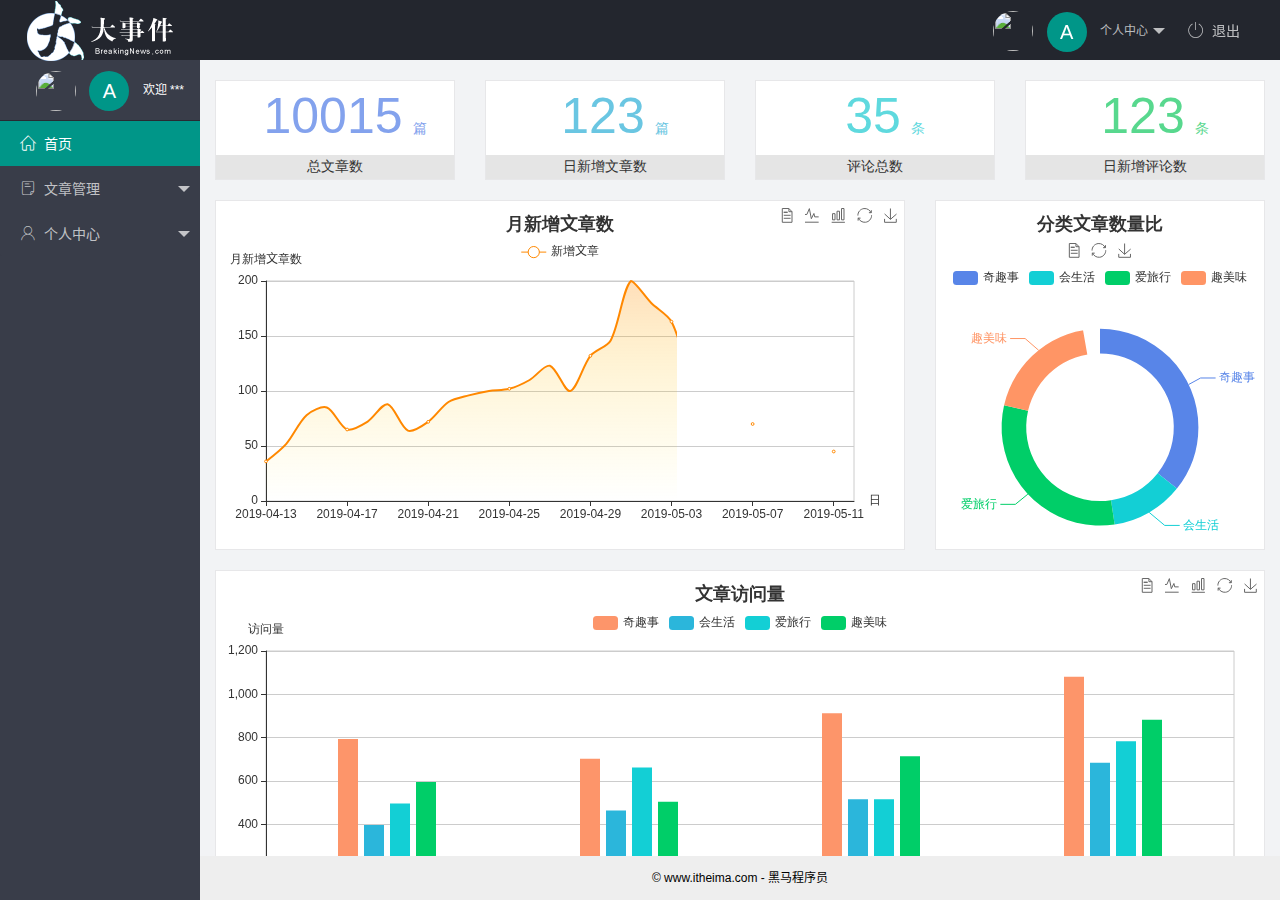
==== index.html @ bdd55ad3 "完成了登录和注册功能的开发" ====
<!DOCTYPE html>
<html lang="zh-CN">

<head>
    <meta charset="UTF-8">
    <meta name="viewport"
        content="width=device-width, user-scalable=no, initial-scale=1.0, maximum-scale=1.0, minimum-scale=1.0">
    <meta http-equiv="X-UA-Compatible" content="ie=edge">
    <title>后台主页</title>
    <!-- 导入 layui 的样式表 -->
    <link rel="stylesheet" href="/assets/lib/layui/css/layui.css" />
    <!-- 导入第三方图标库 -->
    <link rel="stylesheet" href="/assets/fonts/iconfont.css" />
    <!-- 导入自己的样式表 -->
    <link rel="stylesheet" href="/assets/css/index.css" />
</head>

<body class="layui-layout-body">
    <div class="layui-layout layui-layout-admin">
        <div class="layui-header">
            <div class="layui-logo">
                <img src="/assets/images/logo.png" alt="" />
            </div>
            <!-- 头部区域（可配合layui已有的水平导航） -->
            <ul class="layui-nav layui-layout-right">
                <li class="layui-nav-item">
                    <a href="javascript:;" class="userinfo">
                        <img src="http://t.cn/RCzsdCq" class="layui-nav-img" />
                        <span class="text-avatar">A</span>
                        个人中心
                    </a>
                    <dl class="layui-nav-child">
                        <dd><a href="">基本资料</a></dd>
                        <dd><a href="">更换头像</a></dd>
                        <dd><a href="">重置密码</a></dd>
                    </dl>
                </li>
                <li class="layui-nav-item">
                    <a href=""><span class="iconfont icon-tuichu"></span>退出</a>
                </li>
            </ul>
        </div>

        <div class="layui-side layui-bg-black">
            <div class="layui-side-scroll">
                <div class="userinfo">
                    <img src="http://t.cn/RCzsdCq" class="layui-nav-img" />
                    <span class="text-avatar">A</span>
                    <span id="welcome">欢迎 ***</span>
                </div>
                <!-- 左侧导航区域（可配合layui已有的垂直导航） -->
                <ul class="layui-nav layui-nav-tree" lay-shrink="all">
                    <li class="layui-nav-item layui-this">
                        <a href="/home/dashboard.html" target="fm"><span class="iconfont icon-home"></span>首页</a>
                    </li>
                    <li class="layui-nav-item">
                        <a class="" href="javascript:;"><span class="iconfont icon-16"></span>文章管理</a>
                        <dl class="layui-nav-child">
                            <dd>
                                <a href="javascript:;"><i class="layui-icon layui-icon-app"></i>文章类别</a>
                            </dd>
                            <dd>
                                <a href="javascript:;"><i class="layui-icon layui-icon-app"></i>文章列表</a>
                            </dd>
                            <dd>
                                <a href="javascript:;"><i class="layui-icon layui-icon-app"></i>发布文章</a>
                            </dd>
                        </dl>
                    </li>
                    <li class="layui-nav-item">
                        <a href="javascript:;"><span class="iconfont icon-user"></span>个人中心</a>
                        <dl class="layui-nav-child">
                            <dd>
                                <a href="javascript:;"><i class="layui-icon layui-icon-app"></i>基本资料</a>
                            </dd>
                            <dd>
                                <a href="javascript:;"><i class="layui-icon layui-icon-app"></i>更换头像</a>
                            </dd>
                            <dd>
                                <a href="javascript:;"><i class="layui-icon layui-icon-app"></i>重置密码</a>
                            </dd>
                        </dl>
                    </li>
                </ul>
            </div>
        </div>

        <div class="layui-body">
            <!-- 内容主体区域 -->
            <iframe name="fm" src="/home/dashboard.html" frameborder="0"></iframe>
        </div>

        <div class="layui-footer">
            <!-- 底部固定区域 -->
            © www.itheima.com - 黑马程序员
        </div>
    </div>
    <!-- 导入 layui 的JS文件 -->
    <script src="/assets/lib/layui/layui.all.js"></script>
</body>

</html>
---- assets/lib/layui/css/layui.css ----
/** layui-v2.5.5 MIT License By https://www.layui.com */
 .layui-inline,img{display:inline-block;vertical-align:middle}h1,h2,h3,h4,h5,h6{font-weight:400}.layui-edge,.layui-header,.layui-inline,.layui-main{position:relative}.layui-body,.layui-edge,.layui-elip{overflow:hidden}.layui-btn,.layui-edge,.layui-inline,img{vertical-align:middle}.layui-btn,.layui-disabled,.layui-icon,.layui-unselect{-moz-user-select:none;-webkit-user-select:none;-ms-user-select:none}.layui-elip,.layui-form-checkbox span,.layui-form-pane .layui-form-label{text-overflow:ellipsis;white-space:nowrap}.layui-breadcrumb,.layui-tree-btnGroup{visibility:hidden}blockquote,body,button,dd,div,dl,dt,form,h1,h2,h3,h4,h5,h6,input,li,ol,p,pre,td,textarea,th,ul{margin:0;padding:0;-webkit-tap-highlight-color:rgba(0,0,0,0)}a:active,a:hover{outline:0}img{border:none}li{list-style:none}table{border-collapse:collapse;border-spacing:0}h4,h5,h6{font-size:100%}button,input,optgroup,option,select,textarea{font-family:inherit;font-size:inherit;font-style:inherit;font-weight:inherit;outline:0}pre{white-space:pre-wrap;white-space:-moz-pre-wrap;white-space:-pre-wrap;white-space:-o-pre-wrap;word-wrap:break-word}body{line-height:24px;font:14px Helvetica Neue,Helvetica,PingFang SC,Tahoma,Arial,sans-serif}hr{height:1px;margin:10px 0;border:0;clear:both}a{color:#333;text-decoration:none}a:hover{color:#777}a cite{font-style:normal;*cursor:pointer}.layui-border-box,.layui-border-box *{box-sizing:border-box}.layui-box,.layui-box *{box-sizing:content-box}.layui-clear{clear:both;*zoom:1}.layui-clear:after{content:'\20';clear:both;*zoom:1;display:block;height:0}.layui-inline{*display:inline;*zoom:1}.layui-edge{display:inline-block;width:0;height:0;border-width:6px;border-style:dashed;border-color:transparent}.layui-edge-top{top:-4px;border-bottom-color:#999;border-bottom-style:solid}.layui-edge-right{border-left-color:#999;border-left-style:solid}.layui-edge-bottom{top:2px;border-top-color:#999;border-top-style:solid}.layui-edge-left{border-right-color:#999;border-right-style:solid}.layui-disabled,.layui-disabled:hover{color:#d2d2d2!important;cursor:not-allowed!important}.layui-circle{border-radius:100%}.layui-show{display:block!important}.layui-hide{display:none!important}@font-face{font-family:layui-icon;src:url(../font/iconfont.eot?v=250);src:url(../font/iconfont.eot?v=250#iefix) format('embedded-opentype'),url(../font/iconfont.woff2?v=250) format('woff2'),url(../font/iconfont.woff?v=250) format('woff'),url(../font/iconfont.ttf?v=250) format('truetype'),url(../font/iconfont.svg?v=250#layui-icon) format('svg')}.layui-icon{font-family:layui-icon!important;font-size:16px;font-style:normal;-webkit-font-smoothing:antialiased;-moz-osx-font-smoothing:grayscale}.layui-icon-reply-fill:before{content:"\e611"}.layui-icon-set-fill:before{content:"\e614"}.layui-icon-menu-fill:before{content:"\e60f"}.layui-icon-search:before{content:"\e615"}.layui-icon-share:before{content:"\e641"}.layui-icon-set-sm:before{content:"\e620"}.layui-icon-engine:before{content:"\e628"}.layui-icon-close:before{content:"\1006"}.layui-icon-close-fill:before{content:"\1007"}.layui-icon-chart-screen:before{content:"\e629"}.layui-icon-star:before{content:"\e600"}.layui-icon-circle-dot:before{content:"\e617"}.layui-icon-chat:before{content:"\e606"}.layui-icon-release:before{content:"\e609"}.layui-icon-list:before{content:"\e60a"}.layui-icon-chart:before{content:"\e62c"}.layui-icon-ok-circle:before{content:"\1005"}.layui-icon-layim-theme:before{content:"\e61b"}.layui-icon-table:before{content:"\e62d"}.layui-icon-right:before{content:"\e602"}.layui-icon-left:before{content:"\e603"}.layui-icon-cart-simple:before{content:"\e698"}.layui-icon-face-cry:before{content:"\e69c"}.layui-icon-face-smile:before{content:"\e6af"}.layui-icon-survey:before{content:"\e6b2"}.layui-icon-tree:before{content:"\e62e"}.layui-icon-upload-circle:before{content:"\e62f"}.layui-icon-add-circle:before{content:"\e61f"}.layui-icon-download-circle:before{content:"\e601"}.layui-icon-templeate-1:before{content:"\e630"}.layui-icon-util:before{content:"\e631"}.layui-icon-face-surprised:before{content:"\e664"}.layui-icon-edit:before{content:"\e642"}.layui-icon-speaker:before{content:"\e645"}.layui-icon-down:before{content:"\e61a"}.layui-icon-file:before{content:"\e621"}.layui-icon-layouts:before{content:"\e632"}.layui-icon-rate-half:before{content:"\e6c9"}.layui-icon-add-circle-fine:before{content:"\e608"}.layui-icon-prev-circle:before{content:"\e633"}.layui-icon-read:before{content:"\e705"}.layui-icon-404:before{content:"\e61c"}.layui-icon-carousel:before{content:"\e634"}.layui-icon-help:before{content:"\e607"}.layui-icon-code-circle:before{content:"\e635"}.layui-icon-water:before{content:"\e636"}.layui-icon-username:before{content:"\e66f"}.layui-icon-find-fill:before{content:"\e670"}.layui-icon-about:before{content:"\e60b"}.layui-icon-location:before{content:"\e715"}.layui-icon-up:before{content:"\e619"}.layui-icon-pause:before{content:"\e651"}.layui-icon-date:before{content:"\e637"}.layui-icon-layim-uploadfile:before{content:"\e61d"}.layui-icon-delete:before{content:"\e640"}.layui-icon-play:before{content:"\e652"}.layui-icon-top:before{content:"\e604"}.layui-icon-friends:before{content:"\e612"}.layui-icon-refresh-3:before{content:"\e9aa"}.layui-icon-ok:before{content:"\e605"}.layui-icon-layer:before{content:"\e638"}.layui-icon-face-smile-fine:before{content:"\e60c"}.layui-icon-dollar:before{content:"\e659"}.layui-icon-group:before{content:"\e613"}.layui-icon-layim-download:before{content:"\e61e"}.layui-icon-picture-fine:before{content:"\e60d"}.layui-icon-link:before{content:"\e64c"}.layui-icon-diamond:before{content:"\e735"}.layui-icon-log:before{content:"\e60e"}.layui-icon-rate-solid:before{content:"\e67a"}.layui-icon-fonts-del:before{content:"\e64f"}.layui-icon-unlink:before{content:"\e64d"}.layui-icon-fonts-clear:before{content:"\e639"}.layui-icon-triangle-r:before{content:"\e623"}.layui-icon-circle:before{content:"\e63f"}.layui-icon-radio:before{content:"\e643"}.layui-icon-align-center:before{content:"\e647"}.layui-icon-align-right:before{content:"\e648"}.layui-icon-align-left:before{content:"\e649"}.layui-icon-loading-1:before{content:"\e63e"}.layui-icon-return:before{content:"\e65c"}.layui-icon-fonts-strong:before{content:"\e62b"}.layui-icon-upload:before{content:"\e67c"}.layui-icon-dialogue:before{content:"\e63a"}.layui-icon-video:before{content:"\e6ed"}.layui-icon-headset:before{content:"\e6fc"}.layui-icon-cellphone-fine:before{content:"\e63b"}.layui-icon-add-1:before{content:"\e654"}.layui-icon-face-smile-b:before{content:"\e650"}.layui-icon-fonts-html:before{content:"\e64b"}.layui-icon-form:before{content:"\e63c"}.layui-icon-cart:before{content:"\e657"}.layui-icon-camera-fill:before{content:"\e65d"}.layui-icon-tabs:before{content:"\e62a"}.layui-icon-fonts-code:before{content:"\e64e"}.layui-icon-fire:before{content:"\e756"}.layui-icon-set:before{content:"\e716"}.layui-icon-fonts-u:before{content:"\e646"}.layui-icon-triangle-d:before{content:"\e625"}.layui-icon-tips:before{content:"\e702"}.layui-icon-picture:before{content:"\e64a"}.layui-icon-more-vertical:before{content:"\e671"}.layui-icon-flag:before{content:"\e66c"}.layui-icon-loading:before{content:"\e63d"}.layui-icon-fonts-i:before{content:"\e644"}.layui-icon-refresh-1:before{content:"\e666"}.layui-icon-rmb:before{content:"\e65e"}.layui-icon-home:before{content:"\e68e"}.layui-icon-user:before{content:"\e770"}.layui-icon-notice:before{content:"\e667"}.layui-icon-login-weibo:before{content:"\e675"}.layui-icon-voice:before{content:"\e688"}.layui-icon-upload-drag:before{content:"\e681"}.layui-icon-login-qq:before{content:"\e676"}.layui-icon-snowflake:before{content:"\e6b1"}.layui-icon-file-b:before{content:"\e655"}.layui-icon-template:before{content:"\e663"}.layui-icon-auz:before{content:"\e672"}.layui-icon-console:before{content:"\e665"}.layui-icon-app:before{content:"\e653"}.layui-icon-prev:before{content:"\e65a"}.layui-icon-website:before{content:"\e7ae"}.layui-icon-next:before{content:"\e65b"}.layui-icon-component:before{content:"\e857"}.layui-icon-more:before{content:"\e65f"}.layui-icon-login-wechat:before{content:"\e677"}.layui-icon-shrink-right:before{content:"\e668"}.layui-icon-spread-left:before{content:"\e66b"}.layui-icon-camera:before{content:"\e660"}.layui-icon-note:before{content:"\e66e"}.layui-icon-refresh:before{content:"\e669"}.layui-icon-female:before{content:"\e661"}.layui-icon-male:before{content:"\e662"}.layui-icon-password:before{content:"\e673"}.layui-icon-senior:before{content:"\e674"}.layui-icon-theme:before{content:"\e66a"}.layui-icon-tread:before{content:"\e6c5"}.layui-icon-praise:before{content:"\e6c6"}.layui-icon-star-fill:before{content:"\e658"}.layui-icon-rate:before{content:"\e67b"}.layui-icon-template-1:before{content:"\e656"}.layui-icon-vercode:before{content:"\e679"}.layui-icon-cellphone:before{content:"\e678"}.layui-icon-screen-full:before{content:"\e622"}.layui-icon-screen-restore:before{content:"\e758"}.layui-icon-cols:before{content:"\e610"}.layui-icon-export:before{content:"\e67d"}.layui-icon-print:before{content:"\e66d"}.layui-icon-slider:before{content:"\e714"}.layui-icon-addition:before{content:"\e624"}.layui-icon-subtraction:before{content:"\e67e"}.layui-icon-service:before{content:"\e626"}.layui-icon-transfer:before{content:"\e691"}.layui-main{width:1140px;margin:0 auto}.layui-header{z-index:1000;height:60px}.layui-header a:hover{transition:all .5s;-webkit-transition:all .5s}.layui-side{position:fixed;left:0;top:0;bottom:0;z-index:999;width:200px;overflow-x:hidden}.layui-side-scroll{position:relative;width:220px;height:100%;overflow-x:hidden}.layui-body{position:absolute;left:200px;right:0;top:0;bottom:0;z-index:998;width:auto;overflow-y:auto;box-sizing:border-box}.layui-layout-body{overflow:hidden}.layui-layout-admin .layui-header{background-color:#23262E}.layui-layout-admin .layui-side{top:60px;width:200px;overflow-x:hidden}.layui-layout-admin .layui-body{position:fixed;top:60px;bottom:44px}.layui-layout-admin .layui-main{width:auto;margin:0 15px}.layui-layout-admin .layui-footer{position:fixed;left:200px;right:0;bottom:0;height:44px;line-height:44px;padding:0 15px;background-color:#eee}.layui-layout-admin .layui-logo{position:absolute;left:0;top:0;width:200px;height:100%;line-height:60px;text-align:center;color:#009688;font-size:16px}.layui-layout-admin .layui-header .layui-nav{background:0 0}.layui-layout-left{position:absolute!important;left:200px;top:0}.layui-layout-right{position:absolute!important;right:0;top:0}.layui-container{position:relative;margin:0 auto;padding:0 15px;box-sizing:border-box}.layui-fluid{position:relative;margin:0 auto;padding:0 15px}.layui-row:after,.layui-row:before{content:'';display:block;clear:both}.layui-col-lg1,.layui-col-lg10,.layui-col-lg11,.layui-col-lg12,.layui-col-lg2,.layui-col-lg3,.layui-col-lg4,.layui-col-lg5,.layui-col-lg6,.layui-col-lg7,.layui-col-lg8,.layui-col-lg9,.layui-col-md1,.layui-col-md10,.layui-col-md11,.layui-col-md12,.layui-col-md2,.layui-col-md3,.layui-col-md4,.layui-col-md5,.layui-col-md6,.layui-col-md7,.layui-col-md8,.layui-col-md9,.layui-col-sm1,.layui-col-sm10,.layui-col-sm11,.layui-col-sm12,.layui-col-sm2,.layui-col-sm3,.layui-col-sm4,.layui-col-sm5,.layui-col-sm6,.layui-col-sm7,.layui-col-sm8,.layui-col-sm9,.layui-col-xs1,.layui-col-xs10,.layui-col-xs11,.layui-col-xs12,.layui-col-xs2,.layui-col-xs3,.layui-col-xs4,.layui-col-xs5,.layui-col-xs6,.layui-col-xs7,.layui-col-xs8,.layui-col-xs9{position:relative;display:block;box-sizing:border-box}.layui-col-xs1,.layui-col-xs10,.layui-col-xs11,.layui-col-xs12,.layui-col-xs2,.layui-col-xs3,.layui-col-xs4,.layui-col-xs5,.layui-col-xs6,.layui-col-xs7,.layui-col-xs8,.layui-col-xs9{float:left}.layui-col-xs1{width:8.33333333%}.layui-col-xs2{width:16.66666667%}.layui-col-xs3{width:25%}.layui-col-xs4{width:33.33333333%}.layui-col-xs5{width:41.66666667%}.layui-col-xs6{width:50%}.layui-col-xs7{width:58.33333333%}.layui-col-xs8{width:66.66666667%}.layui-col-xs9{width:75%}.layui-col-xs10{width:83.33333333%}.layui-col-xs11{width:91.66666667%}.layui-col-xs12{width:100%}.layui-col-xs-offset1{margin-left:8.33333333%}.layui-col-xs-offset2{margin-left:16.66666667%}.layui-col-xs-offset3{margin-left:25%}.layui-col-xs-offset4{margin-left:33.33333333%}.layui-col-xs-offset5{margin-left:41.66666667%}.layui-col-xs-offset6{margin-left:50%}.layui-col-xs-offset7{margin-left:58.33333333%}.layui-col-xs-offset8{margin-left:66.66666667%}.layui-col-xs-offset9{margin-left:75%}.layui-col-xs-offset10{margin-left:83.33333333%}.layui-col-xs-offset11{margin-left:91.66666667%}.layui-col-xs-offset12{margin-left:100%}@media screen and (max-width:768px){.layui-hide-xs{display:none!important}.layui-show-xs-block{display:block!important}.layui-show-xs-inline{display:inline!important}.layui-show-xs-inline-block{display:inline-block!important}}@media screen and (min-width:768px){.layui-container{width:750px}.layui-hide-sm{display:none!important}.layui-show-sm-block{display:block!important}.layui-show-sm-inline{display:inline!important}.layui-show-sm-inline-block{display:inline-block!important}.layui-col-sm1,.layui-col-sm10,.layui-col-sm11,.layui-col-sm12,.layui-col-sm2,.layui-col-sm3,.layui-col-sm4,.layui-col-sm5,.layui-col-sm6,.layui-col-sm7,.layui-col-sm8,.layui-col-sm9{float:left}.layui-col-sm1{width:8.33333333%}.layui-col-sm2{width:16.66666667%}.layui-col-sm3{width:25%}.layui-col-sm4{width:33.33333333%}.layui-col-sm5{width:41.66666667%}.layui-col-sm6{width:50%}.layui-col-sm7{width:58.33333333%}.layui-col-sm8{width:66.66666667%}.layui-col-sm9{width:75%}.layui-col-sm10{width:83.33333333%}.layui-col-sm11{width:91.66666667%}.layui-col-sm12{width:100%}.layui-col-sm-offset1{margin-left:8.33333333%}.layui-col-sm-offset2{margin-left:16.66666667%}.layui-col-sm-offset3{margin-left:25%}.layui-col-sm-offset4{margin-left:33.33333333%}.layui-col-sm-offset5{margin-left:41.66666667%}.layui-col-sm-offset6{margin-left:50%}.layui-col-sm-offset7{margin-left:58.33333333%}.layui-col-sm-offset8{margin-left:66.66666667%}.layui-col-sm-offset9{margin-left:75%}.layui-col-sm-offset10{margin-left:83.33333333%}.layui-col-sm-offset11{margin-left:91.66666667%}.layui-col-sm-offset12{margin-left:100%}}@media screen and (min-width:992px){.layui-container{width:970px}.layui-hide-md{display:none!important}.layui-show-md-block{display:block!important}.layui-show-md-inline{display:inline!important}.layui-show-md-inline-block{display:inline-block!important}.layui-col-md1,.layui-col-md10,.layui-col-md11,.layui-col-md12,.layui-col-md2,.layui-col-md3,.layui-col-md4,.layui-col-md5,.layui-col-md6,.layui-col-md7,.layui-col-md8,.layui-col-md9{float:left}.layui-col-md1{width:8.33333333%}.layui-col-md2{width:16.66666667%}.layui-col-md3{width:25%}.layui-col-md4{width:33.33333333%}.layui-col-md5{width:41.66666667%}.layui-col-md6{width:50%}.layui-col-md7{width:58.33333333%}.layui-col-md8{width:66.66666667%}.layui-col-md9{width:75%}.layui-col-md10{width:83.33333333%}.layui-col-md11{width:91.66666667%}.layui-col-md12{width:100%}.layui-col-md-offset1{margin-left:8.33333333%}.layui-col-md-offset2{margin-left:16.66666667%}.layui-col-md-offset3{margin-left:25%}.layui-col-md-offset4{margin-left:33.33333333%}.layui-col-md-offset5{margin-left:41.66666667%}.layui-col-md-offset6{margin-left:50%}.layui-col-md-offset7{margin-left:58.33333333%}.layui-col-md-offset8{margin-left:66.66666667%}.layui-col-md-offset9{margin-left:75%}.layui-col-md-offset10{margin-left:83.33333333%}.layui-col-md-offset11{margin-left:91.66666667%}.layui-col-md-offset12{margin-left:100%}}@media screen and (min-width:1200px){.layui-container{width:1170px}.layui-hide-lg{display:none!important}.layui-show-lg-block{display:block!important}.layui-show-lg-inline{display:inline!important}.layui-show-lg-inline-block{display:inline-block!important}.layui-col-lg1,.layui-col-lg10,.layui-col-lg11,.layui-col-lg12,.layui-col-lg2,.layui-col-lg3,.layui-col-lg4,.layui-col-lg5,.layui-col-lg6,.layui-col-lg7,.layui-col-lg8,.layui-col-lg9{float:left}.layui-col-lg1{width:8.33333333%}.layui-col-lg2{width:16.66666667%}.layui-col-lg3{width:25%}.layui-col-lg4{width:33.33333333%}.layui-col-lg5{width:41.66666667%}.layui-col-lg6{width:50%}.layui-col-lg7{width:58.33333333%}.layui-col-lg8{width:66.66666667%}.layui-col-lg9{width:75%}.layui-col-lg10{width:83.33333333%}.layui-col-lg11{width:91.66666667%}.layui-col-lg12{width:100%}.layui-col-lg-offset1{margin-left:8.33333333%}.layui-col-lg-offset2{margin-left:16.66666667%}.layui-col-lg-offset3{margin-left:25%}.layui-col-lg-offset4{margin-left:33.33333333%}.layui-col-lg-offset5{margin-left:41.66666667%}.layui-col-lg-offset6{margin-left:50%}.layui-col-lg-offset7{margin-left:58.33333333%}.layui-col-lg-offset8{margin-left:66.66666667%}.layui-col-lg-offset9{margin-left:75%}.layui-col-lg-offset10{margin-left:83.33333333%}.layui-col-lg-offset11{margin-left:91.66666667%}.layui-col-lg-offset12{margin-left:100%}}.layui-col-space1{margin:-.5px}.layui-col-space1>*{padding:.5px}.layui-col-space3{margin:-1.5px}.layui-col-space3>*{padding:1.5px}.layui-col-space5{margin:-2.5px}.layui-col-space5>*{padding:2.5px}.layui-col-space8{margin:-3.5px}.layui-col-space8>*{padding:3.5px}.layui-col-space10{margin:-5px}.layui-col-space10>*{padding:5px}.layui-col-space12{margin:-6px}.layui-col-space12>*{padding:6px}.layui-col-space15{margin:-7.5px}.layui-col-space15>*{padding:7.5px}.layui-col-space18{margin:-9px}.layui-col-space18>*{padding:9px}.layui-col-space20{margin:-10px}.layui-col-space20>*{padding:10px}.layui-col-space22{margin:-11px}.layui-col-space22>*{padding:11px}.layui-col-space25{margin:-12.5px}.layui-col-space25>*{padding:12.5px}.layui-col-space30{margin:-15px}.layui-col-space30>*{padding:15px}.layui-btn,.layui-input,.layui-select,.layui-textarea,.layui-upload-button{outline:0;-webkit-appearance:none;transition:all .3s;-webkit-transition:all .3s;box-sizing:border-box}.layui-elem-quote{margin-bottom:10px;padding:15px;line-height:22px;border-left:5px solid #009688;border-radius:0 2px 2px 0;background-color:#f2f2f2}.layui-quote-nm{border-style:solid;border-width:1px 1px 1px 5px;background:0 0}.layui-elem-field{margin-bottom:10px;padding:0;border-width:1px;border-style:solid}.layui-elem-field legend{margin-left:20px;padding:0 10px;font-size:20px;font-weight:300}.layui-field-title{margin:10px 0 20px;border-width:1px 0 0}.layui-field-box{padding:10px 15px}.layui-field-title .layui-field-box{padding:10px 0}.layui-progress{position:relative;height:6px;border-radius:20px;background-color:#e2e2e2}.layui-progress-bar{position:absolute;left:0;top:0;width:0;max-width:100%;height:6px;border-radius:20px;text-align:right;background-color:#5FB878;transition:all .3s;-webkit-transition:all .3s}.layui-progress-big,.layui-progress-big .layui-progress-bar{height:18px;line-height:18px}.layui-progress-text{position:relative;top:-20px;line-height:18px;font-size:12px;color:#666}.layui-progress-big .layui-progress-text{position:static;padding:0 10px;color:#fff}.layui-collapse{border-width:1px;border-style:solid;border-radius:2px}.layui-colla-content,.layui-colla-item{border-top-width:1px;border-top-style:solid}.layui-colla-item:first-child{border-top:none}.layui-colla-title{position:relative;height:42px;line-height:42px;padding:0 15px 0 35px;color:#333;background-color:#f2f2f2;cursor:pointer;font-size:14px;overflow:hidden}.layui-colla-content{display:none;padding:10px 15px;line-height:22px;color:#666}.layui-colla-icon{position:absolute;left:15px;top:0;font-size:14px}.layui-card{margin-bottom:15px;border-radius:2px;background-color:#fff;box-shadow:0 1px 2px 0 rgba(0,0,0,.05)}.layui-card:last-child{margin-bottom:0}.layui-card-header{position:relative;height:42px;line-height:42px;padding:0 15px;border-bottom:1px solid #f6f6f6;color:#333;border-radius:2px 2px 0 0;font-size:14px}.layui-bg-black,.layui-bg-blue,.layui-bg-cyan,.layui-bg-green,.layui-bg-orange,.layui-bg-red{color:#fff!important}.layui-card-body{position:relative;padding:10px 15px;line-height:24px}.layui-card-body[pad15]{padding:15px}.layui-card-body[pad20]{padding:20px}.layui-card-body .layui-table{margin:5px 0}.layui-card .layui-tab{margin:0}.layui-panel-window{position:relative;padding:15px;border-radius:0;border-top:5px solid #E6E6E6;background-color:#fff}.layui-auxiliar-moving{position:fixed;left:0;right:0;top:0;bottom:0;width:100%;height:100%;background:0 0;z-index:9999999999}.layui-form-label,.layui-form-mid,.layui-form-select,.layui-input-block,.layui-input-inline,.layui-textarea{position:relative}.layui-bg-red{background-color:#FF5722!important}.layui-bg-orange{background-color:#FFB800!important}.layui-bg-green{background-color:#009688!important}.layui-bg-cyan{background-color:#2F4056!important}.layui-bg-blue{background-color:#1E9FFF!important}.layui-bg-black{background-color:#393D49!important}.layui-bg-gray{background-color:#eee!important;color:#666!important}.layui-badge-rim,.layui-colla-content,.layui-colla-item,.layui-collapse,.layui-elem-field,.layui-form-pane .layui-form-item[pane],.layui-form-pane .layui-form-label,.layui-input,.layui-layedit,.layui-layedit-tool,.layui-quote-nm,.layui-select,.layui-tab-bar,.layui-tab-card,.layui-tab-title,.layui-tab-title .layui-this:after,.layui-textarea{border-color:#e6e6e6}.layui-timeline-item:before,hr{background-color:#e6e6e6}.layui-text{line-height:22px;font-size:14px;color:#666}.layui-text h1,.layui-text h2,.layui-text h3{font-weight:500;color:#333}.layui-text h1{font-size:30px}.layui-text h2{font-size:24px}.layui-text h3{font-size:18px}.layui-text a:not(.layui-btn){color:#01AAED}.layui-text a:not(.layui-btn):hover{text-decoration:underline}.layui-text ul{padding:5px 0 5px 15px}.layui-text ul li{margin-top:5px;list-style-type:disc}.layui-text em,.layui-word-aux{color:#999!important;padding:0 5px!important}.layui-btn{display:inline-block;height:38px;line-height:38px;padding:0 18px;background-color:#009688;color:#fff;white-space:nowrap;text-align:center;font-size:14px;border:none;border-radius:2px;cursor:pointer}.layui-btn:hover{opacity:.8;filter:alpha(opacity=80);color:#fff}.layui-btn:active{opacity:1;filter:alpha(opacity=100)}.layui-btn+.layui-btn{margin-left:10px}.layui-btn-container{font-size:0}.layui-btn-container .layui-btn{margin-right:10px;margin-bottom:10px}.layui-btn-container .layui-btn+.layui-btn{margin-left:0}.layui-table .layui-btn-container .layui-btn{margin-bottom:9px}.layui-btn-radius{border-radius:100px}.layui-btn .layui-icon{margin-right:3px;font-size:18px;vertical-align:bottom;vertical-align:middle\9}.layui-btn-primary{border:1px solid #C9C9C9;background-color:#fff;color:#555}.layui-btn-primary:hover{border-color:#009688;color:#333}.layui-btn-normal{background-color:#1E9FFF}.layui-btn-warm{background-color:#FFB800}.layui-btn-danger{background-color:#FF5722}.layui-btn-checked{background-color:#5FB878}.layui-btn-disabled,.layui-btn-disabled:active,.layui-btn-disabled:hover{border:1px solid #e6e6e6;background-color:#FBFBFB;color:#C9C9C9;cursor:not-allowed;opacity:1}.layui-btn-lg{height:44px;line-height:44px;padding:0 25px;font-size:16px}.layui-btn-sm{height:30px;line-height:30px;padding:0 10px;font-size:12px}.layui-btn-sm i{font-size:16px!important}.layui-btn-xs{height:22px;line-height:22px;padding:0 5px;font-size:12px}.layui-btn-xs i{font-size:14px!important}.layui-btn-group{display:inline-block;vertical-align:middle;font-size:0}.layui-btn-group .layui-btn{margin-left:0!important;margin-right:0!important;border-left:1px solid rgba(255,255,255,.5);border-radius:0}.layui-btn-group .layui-btn-primary{border-left:none}.layui-btn-group .layui-btn-primary:hover{border-color:#C9C9C9;color:#009688}.layui-btn-group .layui-btn:first-child{border-left:none;border-radius:2px 0 0 2px}.layui-btn-group .layui-btn-primary:first-child{border-left:1px solid #c9c9c9}.layui-btn-group .layui-btn:last-child{border-radius:0 2px 2px 0}.layui-btn-group .layui-btn+.layui-btn{margin-left:0}.layui-btn-group+.layui-btn-group{margin-left:10px}.layui-btn-fluid{width:100%}.layui-input,.layui-select,.layui-textarea{height:38px;line-height:1.3;line-height:38px\9;border-width:1px;border-style:solid;background-color:#fff;border-radius:2px}.layui-input::-webkit-input-placeholder,.layui-select::-webkit-input-placeholder,.layui-textarea::-webkit-input-placeholder{line-height:1.3}.layui-input,.layui-textarea{display:block;width:100%;padding-left:10px}.layui-input:hover,.layui-textarea:hover{border-color:#D2D2D2!important}.layui-input:focus,.layui-textarea:focus{border-color:#C9C9C9!important}.layui-textarea{min-height:100px;height:auto;line-height:20px;padding:6px 10px;resize:vertical}.layui-select{padding:0 10px}.layui-form input[type=checkbox],.layui-form input[type=radio],.layui-form select{display:none}.layui-form [lay-ignore]{display:initial}.layui-form-item{margin-bottom:15px;clear:both;*zoom:1}.layui-form-item:after{content:'\20';clear:both;*zoom:1;display:block;height:0}.layui-form-label{float:left;display:block;padding:9px 15px;width:80px;font-weight:400;line-height:20px;text-align:right}.layui-form-label-col{display:block;float:none;padding:9px 0;line-height:20px;text-align:left}.layui-form-item .layui-inline{margin-bottom:5px;margin-right:10px}.layui-input-block{margin-left:110px;min-height:36px}.layui-input-inline{display:inline-block;vertical-align:middle}.layui-form-item .layui-input-inline{float:left;width:190px;margin-right:10px}.layui-form-text .layui-input-inline{width:auto}.layui-form-mid{float:left;display:block;padding:9px 0!important;line-height:20px;margin-right:10px}.layui-form-danger+.layui-form-select .layui-input,.layui-form-danger:focus{border-color:#FF5722!important}.layui-form-select .layui-input{padding-right:30px;cursor:pointer}.layui-form-select .layui-edge{position:absolute;right:10px;top:50%;margin-top:-3px;cursor:pointer;border-width:6px;border-top-color:#c2c2c2;border-top-style:solid;transition:all .3s;-webkit-transition:all .3s}.layui-form-select dl{display:none;position:absolute;left:0;top:42px;padding:5px 0;z-index:899;min-width:100%;border:1px solid #d2d2d2;max-height:300px;overflow-y:auto;background-color:#fff;border-radius:2px;box-shadow:0 2px 4px rgba(0,0,0,.12);box-sizing:border-box}.layui-form-select dl dd,.layui-form-select dl dt{padding:0 10px;line-height:36px;white-space:nowrap;overflow:hidden;text-overflow:ellipsis}.layui-form-select dl dt{font-size:12px;color:#999}.layui-form-select dl dd{cursor:pointer}.layui-form-select dl dd:hover{background-color:#f2f2f2;-webkit-transition:.5s all;transition:.5s all}.layui-form-select .layui-select-group dd{padding-left:20px}.layui-form-select dl dd.layui-select-tips{padding-left:10px!important;color:#999}.layui-form-select dl dd.layui-this{background-color:#5FB878;color:#fff}.layui-form-checkbox,.layui-form-select dl dd.layui-disabled{background-color:#fff}.layui-form-selected dl{display:block}.layui-form-checkbox,.layui-form-checkbox *,.layui-form-switch{display:inline-block;vertical-align:middle}.layui-form-selected .layui-edge{margin-top:-9px;-webkit-transform:rotate(180deg);transform:rotate(180deg);margin-top:-3px\9}:root .layui-form-selected .layui-edge{margin-top:-9px\0/IE9}.layui-form-selectup dl{top:auto;bottom:42px}.layui-select-none{margin:5px 0;text-align:center;color:#999}.layui-select-disabled .layui-disabled{border-color:#eee!important}.layui-select-disabled .layui-edge{border-top-color:#d2d2d2}.layui-form-checkbox{position:relative;height:30px;line-height:30px;margin-right:10px;padding-right:30px;cursor:pointer;font-size:0;-webkit-transition:.1s linear;transition:.1s linear;box-sizing:border-box}.layui-form-checkbox span{padding:0 10px;height:100%;font-size:14px;border-radius:2px 0 0 2px;background-color:#d2d2d2;color:#fff;overflow:hidden}.layui-form-checkbox:hover span{background-color:#c2c2c2}.layui-form-checkbox i{position:absolute;right:0;top:0;width:30px;height:28px;border:1px solid #d2d2d2;border-left:none;border-radius:0 2px 2px 0;color:#fff;font-size:20px;text-align:center}.layui-form-checkbox:hover i{border-color:#c2c2c2;color:#c2c2c2}.layui-form-checked,.layui-form-checked:hover{border-color:#5FB878}.layui-form-checked span,.layui-form-checked:hover span{background-color:#5FB878}.layui-form-checked i,.layui-form-checked:hover i{color:#5FB878}.layui-form-item .layui-form-checkbox{margin-top:4px}.layui-form-checkbox[lay-skin=primary]{height:auto!important;line-height:normal!important;min-width:18px;min-height:18px;border:none!important;margin-right:0;padding-left:28px;padding-right:0;background:0 0}.layui-form-checkbox[lay-skin=primary] span{padding-left:0;padding-right:15px;line-height:18px;background:0 0;color:#666}.layui-form-checkbox[lay-skin=primary] i{right:auto;left:0;width:16px;height:16px;line-height:16px;border:1px solid #d2d2d2;font-size:12px;border-radius:2px;background-color:#fff;-webkit-transition:.1s linear;transition:.1s linear}.layui-form-checkbox[lay-skin=primary]:hover i{border-color:#5FB878;color:#fff}.layui-form-checked[lay-skin=primary] i{border-color:#5FB878!important;background-color:#5FB878;color:#fff}.layui-checkbox-disbaled[lay-skin=primary] span{background:0 0!important;color:#c2c2c2}.layui-checkbox-disbaled[lay-skin=primary]:hover i{border-color:#d2d2d2}.layui-form-item .layui-form-checkbox[lay-skin=primary]{margin-top:10px}.layui-form-switch{position:relative;height:22px;line-height:22px;min-width:35px;padding:0 5px;margin-top:8px;border:1px solid #d2d2d2;border-radius:20px;cursor:pointer;background-color:#fff;-webkit-transition:.1s linear;transition:.1s linear}.layui-form-switch i{position:absolute;left:5px;top:3px;width:16px;height:16px;border-radius:20px;background-color:#d2d2d2;-webkit-transition:.1s linear;transition:.1s linear}.layui-form-switch em{position:relative;top:0;width:25px;margin-left:21px;padding:0!important;text-align:center!important;color:#999!important;font-style:normal!important;font-size:12px}.layui-form-onswitch{border-color:#5FB878;background-color:#5FB878}.layui-checkbox-disbaled,.layui-checkbox-disbaled i{border-color:#e2e2e2!important}.layui-form-onswitch i{left:100%;margin-left:-21px;background-color:#fff}.layui-form-onswitch em{margin-left:5px;margin-right:21px;color:#fff!important}.layui-checkbox-disbaled span{background-color:#e2e2e2!important}.layui-checkbox-disbaled:hover i{color:#fff!important}[lay-radio]{display:none}.layui-form-radio,.layui-form-radio *{display:inline-block;vertical-align:middle}.layui-form-radio{line-height:28px;margin:6px 10px 0 0;padding-right:10px;cursor:pointer;font-size:0}.layui-form-radio *{font-size:14px}.layui-form-radio>i{margin-right:8px;font-size:22px;color:#c2c2c2}.layui-form-radio>i:hover,.layui-form-radioed>i{color:#5FB878}.layui-radio-disbaled>i{color:#e2e2e2!important}.layui-form-pane .layui-form-label{width:110px;padding:8px 15px;height:38px;line-height:20px;border-width:1px;border-style:solid;border-radius:2px 0 0 2px;text-align:center;background-color:#FBFBFB;overflow:hidden;box-sizing:border-box}.layui-form-pane .layui-input-inline{margin-left:-1px}.layui-form-pane .layui-input-block{margin-left:110px;left:-1px}.layui-form-pane .layui-input{border-radius:0 2px 2px 0}.layui-form-pane .layui-form-text .layui-form-label{float:none;width:100%;border-radius:2px;box-sizing:border-box;text-align:left}.layui-form-pane .layui-form-text .layui-input-inline{display:block;margin:0;top:-1px;clear:both}.layui-form-pane .layui-form-text .layui-input-block{margin:0;left:0;top:-1px}.layui-form-pane .layui-form-text .layui-textarea{min-height:100px;border-radius:0 0 2px 2px}.layui-form-pane .layui-form-checkbox{margin:4px 0 4px 10px}.layui-form-pane .layui-form-radio,.layui-form-pane .layui-form-switch{margin-top:6px;margin-left:10px}.layui-form-pane .layui-form-item[pane]{position:relative;border-width:1px;border-style:solid}.layui-form-pane .layui-form-item[pane] .layui-form-label{position:absolute;left:0;top:0;height:100%;border-width:0 1px 0 0}.layui-form-pane .layui-form-item[pane] .layui-input-inline{margin-left:110px}@media screen and (max-width:450px){.layui-form-item .layui-form-label{text-overflow:ellipsis;overflow:hidden;white-space:nowrap}.layui-form-item .layui-inline{display:block;margin-right:0;margin-bottom:20px;clear:both}.layui-form-item .layui-inline:after{content:'\20';clear:both;display:block;height:0}.layui-form-item .layui-input-inline{display:block;float:none;left:-3px;width:auto;margin:0 0 10px 112px}.layui-form-item .layui-input-inline+.layui-form-mid{margin-left:110px;top:-5px;padding:0}.layui-form-item .layui-form-checkbox{margin-right:5px;margin-bottom:5px}}.layui-layedit{border-width:1px;border-style:solid;border-radius:2px}.layui-layedit-tool{padding:3px 5px;border-bottom-width:1px;border-bottom-style:solid;font-size:0}.layedit-tool-fixed{position:fixed;top:0;border-top:1px solid #e2e2e2}.layui-layedit-tool .layedit-tool-mid,.layui-layedit-tool .layui-icon{display:inline-block;vertical-align:middle;text-align:center;font-size:14px}.layui-layedit-tool .layui-icon{position:relative;width:32px;height:30px;line-height:30px;margin:3px 5px;color:#777;cursor:pointer;border-radius:2px}.layui-layedit-tool .layui-icon:hover{color:#393D49}.layui-layedit-tool .layui-icon:active{color:#000}.layui-layedit-tool .layedit-tool-active{background-color:#e2e2e2;color:#000}.layui-layedit-tool .layui-disabled,.layui-layedit-tool .layui-disabled:hover{color:#d2d2d2;cursor:not-allowed}.layui-layedit-tool .layedit-tool-mid{width:1px;height:18px;margin:0 10px;background-color:#d2d2d2}.layedit-tool-html{width:50px!important;font-size:30px!important}.layedit-tool-b,.layedit-tool-code,.layedit-tool-help{font-size:16px!important}.layedit-tool-d,.layedit-tool-face,.layedit-tool-image,.layedit-tool-unlink{font-size:18px!important}.layedit-tool-image input{position:absolute;font-size:0;left:0;top:0;width:100%;height:100%;opacity:.01;filter:Alpha(opacity=1);cursor:pointer}.layui-layedit-iframe iframe{display:block;width:100%}#LAY_layedit_code{overflow:hidden}.layui-laypage{display:inline-block;*display:inline;*zoom:1;vertical-align:middle;margin:10px 0;font-size:0}.layui-laypage>a:first-child,.layui-laypage>a:first-child em{border-radius:2px 0 0 2px}.layui-laypage>a:last-child,.layui-laypage>a:last-child em{border-radius:0 2px 2px 0}.layui-laypage>:first-child{margin-left:0!important}.layui-laypage>:last-child{margin-right:0!important}.layui-laypage a,.layui-laypage button,.layui-laypage input,.layui-laypage select,.layui-laypage span{border:1px solid #e2e2e2}.layui-laypage a,.layui-laypage span{display:inline-block;*display:inline;*zoom:1;vertical-align:middle;padding:0 15px;height:28px;line-height:28px;margin:0 -1px 5px 0;background-color:#fff;color:#333;font-size:12px}.layui-flow-more a *,.layui-laypage input,.layui-table-view select[lay-ignore]{display:inline-block}.layui-laypage a:hover{color:#009688}.layui-laypage em{font-style:normal}.layui-laypage .layui-laypage-spr{color:#999;font-weight:700}.layui-laypage a{text-decoration:none}.layui-laypage .layui-laypage-curr{position:relative}.layui-laypage .layui-laypage-curr em{position:relative;color:#fff}.layui-laypage .layui-laypage-curr .layui-laypage-em{position:absolute;left:-1px;top:-1px;padding:1px;width:100%;height:100%;background-color:#009688}.layui-laypage-em{border-radius:2px}.layui-laypage-next em,.layui-laypage-prev em{font-family:Sim sun;font-size:16px}.layui-laypage .layui-laypage-count,.layui-laypage .layui-laypage-limits,.layui-laypage .layui-laypage-refresh,.layui-laypage .layui-laypage-skip{margin-left:10px;margin-right:10px;padding:0;border:none}.layui-laypage .layui-laypage-limits,.layui-laypage .layui-laypage-refresh{vertical-align:top}.layui-laypage .layui-laypage-refresh i{font-size:18px;cursor:pointer}.layui-laypage select{height:22px;padding:3px;border-radius:2px;cursor:pointer}.layui-laypage .layui-laypage-skip{height:30px;line-height:30px;color:#999}.layui-laypage button,.layui-laypage input{height:30px;line-height:30px;border-radius:2px;vertical-align:top;background-color:#fff;box-sizing:border-box}.layui-laypage input{width:40px;margin:0 10px;padding:0 3px;text-align:center}.layui-laypage input:focus,.layui-laypage select:focus{border-color:#009688!important}.layui-laypage button{margin-left:10px;padding:0 10px;cursor:pointer}.layui-table,.layui-table-view{margin:10px 0}.layui-flow-more{margin:10px 0;text-align:center;color:#999;font-size:14px}.layui-flow-more a{height:32px;line-height:32px}.layui-flow-more a *{vertical-align:top}.layui-flow-more a cite{padding:0 20px;border-radius:3px;background-color:#eee;color:#333;font-style:normal}.layui-flow-more a cite:hover{opacity:.8}.layui-flow-more a i{font-size:30px;color:#737383}.layui-table{width:100%;background-color:#fff;color:#666}.layui-table tr{transition:all .3s;-webkit-transition:all .3s}.layui-table th{text-align:left;font-weight:400}.layui-table tbody tr:hover,.layui-table thead tr,.layui-table-click,.layui-table-header,.layui-table-hover,.layui-table-mend,.layui-table-patch,.layui-table-tool,.layui-table-total,.layui-table-total tr,.layui-table[lay-even] tr:nth-child(even){background-color:#f2f2f2}.layui-table td,.layui-table th,.layui-table-col-set,.layui-table-fixed-r,.layui-table-grid-down,.layui-table-header,.layui-table-page,.layui-table-tips-main,.layui-table-tool,.layui-table-total,.layui-table-view,.layui-table[lay-skin=line],.layui-table[lay-skin=row]{border-width:1px;border-style:solid;border-color:#e6e6e6}.layui-table td,.layui-table th{position:relative;padding:9px 15px;min-height:20px;line-height:20px;font-size:14px}.layui-table[lay-skin=line] td,.layui-table[lay-skin=line] th{border-width:0 0 1px}.layui-table[lay-skin=row] td,.layui-table[lay-skin=row] th{border-width:0 1px 0 0}.layui-table[lay-skin=nob] td,.layui-table[lay-skin=nob] th{border:none}.layui-table img{max-width:100px}.layui-table[lay-size=lg] td,.layui-table[lay-size=lg] th{padding:15px 30px}.layui-table-view .layui-table[lay-size=lg] .layui-table-cell{height:40px;line-height:40px}.layui-table[lay-size=sm] td,.layui-table[lay-size=sm] th{font-size:12px;padding:5px 10px}.layui-table-view .layui-table[lay-size=sm] .layui-table-cell{height:20px;line-height:20px}.layui-table[lay-data]{display:none}.layui-table-box{position:relative;overflow:hidden}.layui-table-view .layui-table{position:relative;width:auto;margin:0}.layui-table-view .layui-table[lay-skin=line]{border-width:0 1px 0 0}.layui-table-view .layui-table[lay-skin=row]{border-width:0 0 1px}.layui-table-view .layui-table td,.layui-table-view .layui-table th{padding:5px 0;border-top:none;border-left:none}.layui-table-view .layui-table th.layui-unselect .layui-table-cell span{cursor:pointer}.layui-table-view .layui-table td{cursor:default}.layui-table-view .layui-table td[data-edit=text]{cursor:text}.layui-table-view .layui-form-checkbox[lay-skin=primary] i{width:18px;height:18px}.layui-table-view .layui-form-radio{line-height:0;padding:0}.layui-table-view .layui-form-radio>i{margin:0;font-size:20px}.layui-table-init{position:absolute;left:0;top:0;width:100%;height:100%;text-align:center;z-index:110}.layui-table-init .layui-icon{position:absolute;left:50%;top:50%;margin:-15px 0 0 -15px;font-size:30px;color:#c2c2c2}.layui-table-header{border-width:0 0 1px;overflow:hidden}.layui-table-header .layui-table{margin-bottom:-1px}.layui-table-tool .layui-inline[lay-event]{position:relative;width:26px;height:26px;padding:5px;line-height:16px;margin-right:10px;text-align:center;color:#333;border:1px solid #ccc;cursor:pointer;-webkit-transition:.5s all;transition:.5s all}.layui-table-tool .layui-inline[lay-event]:hover{border:1px solid #999}.layui-table-tool-temp{padding-right:120px}.layui-table-tool-self{position:absolute;right:17px;top:10px}.layui-table-tool .layui-table-tool-self .layui-inline[lay-event]{margin:0 0 0 10px}.layui-table-tool-panel{position:absolute;top:29px;left:-1px;padding:5px 0;min-width:150px;min-height:40px;border:1px solid #d2d2d2;text-align:left;overflow-y:auto;background-color:#fff;box-shadow:0 2px 4px rgba(0,0,0,.12)}.layui-table-cell,.layui-table-tool-panel li{overflow:hidden;text-overflow:ellipsis;white-space:nowrap}.layui-table-tool-panel li{padding:0 10px;line-height:30px;-webkit-transition:.5s all;transition:.5s all}.layui-table-tool-panel li .layui-form-checkbox[lay-skin=primary]{width:100%;padding-left:28px}.layui-table-tool-panel li:hover{background-color:#f2f2f2}.layui-table-tool-panel li .layui-form-checkbox[lay-skin=primary] i{position:absolute;left:0;top:0}.layui-table-tool-panel li .layui-form-checkbox[lay-skin=primary] span{padding:0}.layui-table-tool .layui-table-tool-self .layui-table-tool-panel{left:auto;right:-1px}.layui-table-col-set{position:absolute;right:0;top:0;width:20px;height:100%;border-width:0 0 0 1px;background-color:#fff}.layui-table-sort{width:10px;height:20px;margin-left:5px;cursor:pointer!important}.layui-table-sort .layui-edge{position:absolute;left:5px;border-width:5px}.layui-table-sort .layui-table-sort-asc{top:3px;border-top:none;border-bottom-style:solid;border-bottom-color:#b2b2b2}.layui-table-sort .layui-table-sort-asc:hover{border-bottom-color:#666}.layui-table-sort .layui-table-sort-desc{bottom:5px;border-bottom:none;border-top-style:solid;border-top-color:#b2b2b2}.layui-table-sort .layui-table-sort-desc:hover{border-top-color:#666}.layui-table-sort[lay-sort=asc] .layui-table-sort-asc{border-bottom-color:#000}.layui-table-sort[lay-sort=desc] .layui-table-sort-desc{border-top-color:#000}.layui-table-cell{height:28px;line-height:28px;padding:0 15px;position:relative;box-sizing:border-box}.layui-table-cell .layui-form-checkbox[lay-skin=primary]{top:-1px;padding:0}.layui-table-cell .layui-table-link{color:#01AAED}.laytable-cell-checkbox,.laytable-cell-numbers,.laytable-cell-radio,.laytable-cell-space{padding:0;text-align:center}.layui-table-body{position:relative;overflow:auto;margin-right:-1px;margin-bottom:-1px}.layui-table-body .layui-none{line-height:26px;padding:15px;text-align:center;color:#999}.layui-table-fixed{position:absolute;left:0;top:0;z-index:101}.layui-table-fixed .layui-table-body{overflow:hidden}.layui-table-fixed-l{box-shadow:0 -1px 8px rgba(0,0,0,.08)}.layui-table-fixed-r{left:auto;right:-1px;border-width:0 0 0 1px;box-shadow:-1px 0 8px rgba(0,0,0,.08)}.layui-table-fixed-r .layui-table-header{position:relative;overflow:visible}.layui-table-mend{position:absolute;right:-49px;top:0;height:100%;width:50px}.layui-table-tool{position:relative;z-index:890;width:100%;min-height:50px;line-height:30px;padding:10px 15px;border-width:0 0 1px}.layui-table-tool .layui-btn-container{margin-bottom:-10px}.layui-table-page,.layui-table-total{border-width:1px 0 0;margin-bottom:-1px;overflow:hidden}.layui-table-page{position:relative;width:100%;padding:7px 7px 0;height:41px;font-size:12px;white-space:nowrap}.layui-table-page>div{height:26px}.layui-table-page .layui-laypage{margin:0}.layui-table-page .layui-laypage a,.layui-table-page .layui-laypage span{height:26px;line-height:26px;margin-bottom:10px;border:none;background:0 0}.layui-table-page .layui-laypage a,.layui-table-page .layui-laypage span.layui-laypage-curr{padding:0 12px}.layui-table-page .layui-laypage span{margin-left:0;padding:0}.layui-table-page .layui-laypage .layui-laypage-prev{margin-left:-7px!important}.layui-table-page .layui-laypage .layui-laypage-curr .layui-laypage-em{left:0;top:0;padding:0}.layui-table-page .layui-laypage button,.layui-table-page .layui-laypage input{height:26px;line-height:26px}.layui-table-page .layui-laypage input{width:40px}.layui-table-page .layui-laypage button{padding:0 10px}.layui-table-page select{height:18px}.layui-table-patch .layui-table-cell{padding:0;width:30px}.layui-table-edit{position:absolute;left:0;top:0;width:100%;height:100%;padding:0 14px 1px;border-radius:0;box-shadow:1px 1px 20px rgba(0,0,0,.15)}.layui-table-edit:focus{border-color:#5FB878!important}select.layui-table-edit{padding:0 0 0 10px;border-color:#C9C9C9}.layui-table-view .layui-form-checkbox,.layui-table-view .layui-form-radio,.layui-table-view .layui-form-switch{top:0;margin:0;box-sizing:content-box}.layui-table-view .layui-form-checkbox{top:-1px;height:26px;line-height:26px}.layui-table-view .layui-form-checkbox i{height:26px}.layui-table-grid .layui-table-cell{overflow:visible}.layui-table-grid-down{position:absolute;top:0;right:0;width:26px;height:100%;padding:5px 0;border-width:0 0 0 1px;text-align:center;background-color:#fff;color:#999;cursor:pointer}.layui-table-grid-down .layui-icon{position:absolute;top:50%;left:50%;margin:-8px 0 0 -8px}.layui-table-grid-down:hover{background-color:#fbfbfb}body .layui-table-tips .layui-layer-content{background:0 0;padding:0;box-shadow:0 1px 6px rgba(0,0,0,.12)}.layui-table-tips-main{margin:-44px 0 0 -1px;max-height:150px;padding:8px 15px;font-size:14px;overflow-y:scroll;background-color:#fff;color:#666}.layui-table-tips-c{position:absolute;right:-3px;top:-13px;width:20px;height:20px;padding:3px;cursor:pointer;background-color:#666;border-radius:50%;color:#fff}.layui-table-tips-c:hover{background-color:#777}.layui-table-tips-c:before{position:relative;right:-2px}.layui-upload-file{display:none!important;opacity:.01;filter:Alpha(opacity=1)}.layui-upload-drag,.layui-upload-form,.layui-upload-wrap{display:inline-block}.layui-upload-list{margin:10px 0}.layui-upload-choose{padding:0 10px;color:#999}.layui-upload-drag{position:relative;padding:30px;border:1px dashed #e2e2e2;background-color:#fff;text-align:center;cursor:pointer;color:#999}.layui-upload-drag .layui-icon{font-size:50px;color:#009688}.layui-upload-drag[lay-over]{border-color:#009688}.layui-upload-iframe{position:absolute;width:0;height:0;border:0;visibility:hidden}.layui-upload-wrap{position:relative;vertical-align:middle}.layui-upload-wrap .layui-upload-file{display:block!important;position:absolute;left:0;top:0;z-index:10;font-size:100px;width:100%;height:100%;opacity:.01;filter:Alpha(opacity=1);cursor:pointer}.layui-transfer-active,.layui-transfer-box{display:inline-block;vertical-align:middle}.layui-transfer-box,.layui-transfer-header,.layui-transfer-search{border-width:0;border-style:solid;border-color:#e6e6e6}.layui-transfer-box{position:relative;border-width:1px;width:200px;height:360px;border-radius:2px;background-color:#fff}.layui-transfer-box .layui-form-checkbox{width:100%;margin:0!important}.layui-transfer-header{height:38px;line-height:38px;padding:0 10px;border-bottom-width:1px}.layui-transfer-search{position:relative;padding:10px;border-bottom-width:1px}.layui-transfer-search .layui-input{height:32px;padding-left:30px;font-size:12px}.layui-transfer-search .layui-icon-search{position:absolute;left:20px;top:50%;margin-top:-8px;color:#666}.layui-transfer-active{margin:0 15px}.layui-transfer-active .layui-btn{display:block;margin:0;padding:0 15px;background-color:#5FB878;border-color:#5FB878;color:#fff}.layui-transfer-active .layui-btn-disabled{background-color:#FBFBFB;border-color:#e6e6e6;color:#C9C9C9}.layui-transfer-active .layui-btn:first-child{margin-bottom:15px}.layui-transfer-active .layui-btn .layui-icon{margin:0;font-size:14px!important}.layui-transfer-data{padding:5px 0;overflow:auto}.layui-transfer-data li{height:32px;line-height:32px;padding:0 10px}.layui-transfer-data li:hover{background-color:#f2f2f2;transition:.5s all}.layui-transfer-data .layui-none{padding:15px 10px;text-align:center;color:#999}.layui-nav{position:relative;padding:0 20px;background-color:#393D49;color:#fff;border-radius:2px;font-size:0;box-sizing:border-box}.layui-nav *{font-size:14px}.layui-nav .layui-nav-item{position:relative;display:inline-block;*display:inline;*zoom:1;vertical-align:middle;line-height:60px}.layui-nav .layui-nav-item a{display:block;padding:0 20px;color:#fff;color:rgba(255,255,255,.7);transition:all .3s;-webkit-transition:all .3s}.layui-nav .layui-this:after,.layui-nav-bar,.layui-nav-tree .layui-nav-itemed:after{position:absolute;left:0;top:0;width:0;height:5px;background-color:#5FB878;transition:all .2s;-webkit-transition:all .2s}.layui-nav-bar{z-index:1000}.layui-nav .layui-nav-item a:hover,.layui-nav .layui-this a{color:#fff}.layui-nav .layui-this:after{content:'';top:auto;bottom:0;width:100%}.layui-nav-img{width:30px;height:30px;margin-right:10px;border-radius:50%}.layui-nav .layui-nav-more{content:'';width:0;height:0;border-style:solid dashed dashed;border-color:#fff transparent transparent;overflow:hidden;cursor:pointer;transition:all .2s;-webkit-transition:all .2s;position:absolute;top:50%;right:3px;margin-top:-3px;border-width:6px;border-top-color:rgba(255,255,255,.7)}.layui-nav .layui-nav-mored,.layui-nav-itemed>a .layui-nav-more{margin-top:-9px;border-style:dashed dashed solid;border-color:transparent transparent #fff}.layui-nav-child{display:none;position:absolute;left:0;top:65px;min-width:100%;line-height:36px;padding:5px 0;box-shadow:0 2px 4px rgba(0,0,0,.12);border:1px solid #d2d2d2;background-color:#fff;z-index:100;border-radius:2px;white-space:nowrap}.layui-nav .layui-nav-child a{color:#333}.layui-nav .layui-nav-child a:hover{background-color:#f2f2f2;color:#000}.layui-nav-child dd{position:relative}.layui-nav .layui-nav-child dd.layui-this a,.layui-nav-child dd.layui-this{background-color:#5FB878;color:#fff}.layui-nav-child dd.layui-this:after{display:none}.layui-nav-tree{width:200px;padding:0}.layui-nav-tree .layui-nav-item{display:block;width:100%;line-height:45px}.layui-nav-tree .layui-nav-item a{position:relative;height:45px;line-height:45px;text-overflow:ellipsis;overflow:hidden;white-space:nowrap}.layui-nav-tree .layui-nav-item a:hover{background-color:#4E5465}.layui-nav-tree .layui-nav-bar{width:5px;height:0;background-color:#009688}.layui-nav-tree .layui-nav-child dd.layui-this,.layui-nav-tree .layui-nav-child dd.layui-this a,.layui-nav-tree .layui-this,.layui-nav-tree .layui-this>a,.layui-nav-tree .layui-this>a:hover{background-color:#009688;color:#fff}.layui-nav-tree .layui-this:after{display:none}.layui-nav-itemed>a,.layui-nav-tree .layui-nav-title a,.layui-nav-tree .layui-nav-title a:hover{color:#fff!important}.layui-nav-tree .layui-nav-child{position:relative;z-index:0;top:0;border:none;box-shadow:none}.layui-nav-tree .layui-nav-child a{height:40px;line-height:40px;color:#fff;color:rgba(255,255,255,.7)}.layui-nav-tree .layui-nav-child,.layui-nav-tree .layui-nav-child a:hover{background:0 0;color:#fff}.layui-nav-tree .layui-nav-more{right:10px}.layui-nav-itemed>.layui-nav-child{display:block;padding:0;background-color:rgba(0,0,0,.3)!important}.layui-nav-itemed>.layui-nav-child>.layui-this>.layui-nav-child{display:block}.layui-nav-side{position:fixed;top:0;bottom:0;left:0;overflow-x:hidden;z-index:999}.layui-bg-blue .layui-nav-bar,.layui-bg-blue .layui-nav-itemed:after,.layui-bg-blue .layui-this:after{background-color:#93D1FF}.layui-bg-blue .layui-nav-child dd.layui-this{background-color:#1E9FFF}.layui-bg-blue .layui-nav-itemed>a,.layui-nav-tree.layui-bg-blue .layui-nav-title a,.layui-nav-tree.layui-bg-blue .layui-nav-title a:hover{background-color:#007DDB!important}.layui-breadcrumb{font-size:0}.layui-breadcrumb>*{font-size:14px}.layui-breadcrumb a{color:#999!important}.layui-breadcrumb a:hover{color:#5FB878!important}.layui-breadcrumb a cite{color:#666;font-style:normal}.layui-breadcrumb span[lay-separator]{margin:0 10px;color:#999}.layui-tab{margin:10px 0;text-align:left!important}.layui-tab[overflow]>.layui-tab-title{overflow:hidden}.layui-tab-title{position:relative;left:0;height:40px;white-space:nowrap;font-size:0;border-bottom-width:1px;border-bottom-style:solid;transition:all .2s;-webkit-transition:all .2s}.layui-tab-title li{display:inline-block;*display:inline;*zoom:1;vertical-align:middle;font-size:14px;transition:all .2s;-webkit-transition:all .2s;position:relative;line-height:40px;min-width:65px;padding:0 15px;text-align:center;cursor:pointer}.layui-tab-title li a{display:block}.layui-tab-title .layui-this{color:#000}.layui-tab-title .layui-this:after{position:absolute;left:0;top:0;content:'';width:100%;height:41px;border-width:1px;border-style:solid;border-bottom-color:#fff;border-radius:2px 2px 0 0;box-sizing:border-box;pointer-events:none}.layui-tab-bar{position:absolute;right:0;top:0;z-index:10;width:30px;height:39px;line-height:39px;border-width:1px;border-style:solid;border-radius:2px;text-align:center;background-color:#fff;cursor:pointer}.layui-tab-bar .layui-icon{position:relative;display:inline-block;top:3px;transition:all .3s;-webkit-transition:all .3s}.layui-tab-item{display:none}.layui-tab-more{padding-right:30px;height:auto!important;white-space:normal!important}.layui-tab-more li.layui-this:after{border-bottom-color:#e2e2e2;border-radius:2px}.layui-tab-more .layui-tab-bar .layui-icon{top:-2px;top:3px\9;-webkit-transform:rotate(180deg);transform:rotate(180deg)}:root .layui-tab-more .layui-tab-bar .layui-icon{top:-2px\0/IE9}.layui-tab-content{padding:10px}.layui-tab-title li .layui-tab-close{position:relative;display:inline-block;width:18px;height:18px;line-height:20px;margin-left:8px;top:1px;text-align:center;font-size:14px;color:#c2c2c2;transition:all .2s;-webkit-transition:all .2s}.layui-tab-title li .layui-tab-close:hover{border-radius:2px;background-color:#FF5722;color:#fff}.layui-tab-brief>.layui-tab-title .layui-this{color:#009688}.layui-tab-brief>.layui-tab-more li.layui-this:after,.layui-tab-brief>.layui-tab-title .layui-this:after{border:none;border-radius:0;border-bottom:2px solid #5FB878}.layui-tab-brief[overflow]>.layui-tab-title .layui-this:after{top:-1px}.layui-tab-card{border-width:1px;border-style:solid;border-radius:2px;box-shadow:0 2px 5px 0 rgba(0,0,0,.1)}.layui-tab-card>.layui-tab-title{background-color:#f2f2f2}.layui-tab-card>.layui-tab-title li{margin-right:-1px;margin-left:-1px}.layui-tab-card>.layui-tab-title .layui-this{background-color:#fff}.layui-tab-card>.layui-tab-title .layui-this:after{border-top:none;border-width:1px;border-bottom-color:#fff}.layui-tab-card>.layui-tab-title .layui-tab-bar{height:40px;line-height:40px;border-radius:0;border-top:none;border-right:none}.layui-tab-card>.layui-tab-more .layui-this{background:0 0;color:#5FB878}.layui-tab-card>.layui-tab-more .layui-this:after{border:none}.layui-timeline{padding-left:5px}.layui-timeline-item{position:relative;padding-bottom:20px}.layui-timeline-axis{position:absolute;left:-5px;top:0;z-index:10;width:20px;height:20px;line-height:20px;background-color:#fff;color:#5FB878;border-radius:50%;text-align:center;cursor:pointer}.layui-timeline-axis:hover{color:#FF5722}.layui-timeline-item:before{content:'';position:absolute;left:5px;top:0;z-index:0;width:1px;height:100%}.layui-timeline-item:last-child:before{display:none}.layui-timeline-item:first-child:before{display:block}.layui-timeline-content{padding-left:25px}.layui-timeline-title{position:relative;margin-bottom:10px}.layui-badge,.layui-badge-dot,.layui-badge-rim{position:relative;display:inline-block;padding:0 6px;font-size:12px;text-align:center;background-color:#FF5722;color:#fff;border-radius:2px}.layui-badge{height:18px;line-height:18px}.layui-badge-dot{width:8px;height:8px;padding:0;border-radius:50%}.layui-badge-rim{height:18px;line-height:18px;border-width:1px;border-style:solid;background-color:#fff;color:#666}.layui-btn .layui-badge,.layui-btn .layui-badge-dot{margin-left:5px}.layui-nav .layui-badge,.layui-nav .layui-badge-dot{position:absolute;top:50%;margin:-8px 6px 0}.layui-tab-title .layui-badge,.layui-tab-title .layui-badge-dot{left:5px;top:-2px}.layui-carousel{position:relative;left:0;top:0;background-color:#f8f8f8}.layui-carousel>[carousel-item]{position:relative;width:100%;height:100%;overflow:hidden}.layui-carousel>[carousel-item]:before{position:absolute;content:'\e63d';left:50%;top:50%;width:100px;line-height:20px;margin:-10px 0 0 -50px;text-align:center;color:#c2c2c2;font-family:layui-icon!important;font-size:30px;font-style:normal;-webkit-font-smoothing:antialiased;-moz-osx-font-smoothing:grayscale}.layui-carousel>[carousel-item]>*{display:none;position:absolute;left:0;top:0;width:100%;height:100%;background-color:#f8f8f8;transition-duration:.3s;-webkit-transition-duration:.3s}.layui-carousel-updown>*{-webkit-transition:.3s ease-in-out up;transition:.3s ease-in-out up}.layui-carousel-arrow{display:none\9;opacity:0;position:absolute;left:10px;top:50%;margin-top:-18px;width:36px;height:36px;line-height:36px;text-align:center;font-size:20px;border:0;border-radius:50%;background-color:rgba(0,0,0,.2);color:#fff;-webkit-transition-duration:.3s;transition-duration:.3s;cursor:pointer}.layui-carousel-arrow[lay-type=add]{left:auto!important;right:10px}.layui-carousel:hover .layui-carousel-arrow[lay-type=add],.layui-carousel[lay-arrow=always] .layui-carousel-arrow[lay-type=add]{right:20px}.layui-carousel[lay-arrow=always] .layui-carousel-arrow{opacity:1;left:20px}.layui-carousel[lay-arrow=none] .layui-carousel-arrow{display:none}.layui-carousel-arrow:hover,.layui-carousel-ind ul:hover{background-color:rgba(0,0,0,.35)}.layui-carousel:hover .layui-carousel-arrow{display:block\9;opacity:1;left:20px}.layui-carousel-ind{position:relative;top:-35px;width:100%;line-height:0!important;text-align:center;font-size:0}.layui-carousel[lay-indicator=outside]{margin-bottom:30px}.layui-carousel[lay-indicator=outside] .layui-carousel-ind{top:10px}.layui-carousel[lay-indicator=outside] .layui-carousel-ind ul{background-color:rgba(0,0,0,.5)}.layui-carousel[lay-indicator=none] .layui-carousel-ind{display:none}.layui-carousel-ind ul{display:inline-block;padding:5px;background-color:rgba(0,0,0,.2);border-radius:10px;-webkit-transition-duration:.3s;transition-duration:.3s}.layui-carousel-ind li{display:inline-block;width:10px;height:10px;margin:0 3px;font-size:14px;background-color:#e2e2e2;background-color:rgba(255,255,255,.5);border-radius:50%;cursor:pointer;-webkit-transition-duration:.3s;transition-duration:.3s}.layui-carousel-ind li:hover{background-color:rgba(255,255,255,.7)}.layui-carousel-ind li.layui-this{background-color:#fff}.layui-carousel>[carousel-item]>.layui-carousel-next,.layui-carousel>[carousel-item]>.layui-carousel-prev,.layui-carousel>[carousel-item]>.layui-this{display:block}.layui-carousel>[carousel-item]>.layui-this{left:0}.layui-carousel>[carousel-item]>.layui-carousel-prev{left:-100%}.layui-carousel>[carousel-item]>.layui-carousel-next{left:100%}.layui-carousel>[carousel-item]>.layui-carousel-next.layui-carousel-left,.layui-carousel>[carousel-item]>.layui-carousel-prev.layui-carousel-right{left:0}.layui-carousel>[carousel-item]>.layui-this.layui-carousel-left{left:-100%}.layui-carousel>[carousel-item]>.layui-this.layui-carousel-right{left:100%}.layui-carousel[lay-anim=updown] .layui-carousel-arrow{left:50%!important;top:20px;margin:0 0 0 -18px}.layui-carousel[lay-anim=updown]>[carousel-item]>*,.layui-carousel[lay-anim=fade]>[carousel-item]>*{left:0!important}.layui-carousel[lay-anim=updown] .layui-carousel-arrow[lay-type=add]{top:auto!important;bottom:20px}.layui-carousel[lay-anim=updown] .layui-carousel-ind{position:absolute;top:50%;right:20px;width:auto;height:auto}.layui-carousel[lay-anim=updown] .layui-carousel-ind ul{padding:3px 5px}.layui-carousel[lay-anim=updown] .layui-carousel-ind li{display:block;margin:6px 0}.layui-carousel[lay-anim=updown]>[carousel-item]>.layui-this{top:0}.layui-carousel[lay-anim=updown]>[carousel-item]>.layui-carousel-prev{top:-100%}.layui-carousel[lay-anim=updown]>[carousel-item]>.layui-carousel-next{top:100%}.layui-carousel[lay-anim=updown]>[carousel-item]>.layui-carousel-next.layui-carousel-left,.layui-carousel[lay-anim=updown]>[carousel-item]>.layui-carousel-prev.layui-carousel-right{top:0}.layui-carousel[lay-anim=updown]>[carousel-item]>.layui-this.layui-carousel-left{top:-100%}.layui-carousel[lay-anim=updown]>[carousel-item]>.layui-this.layui-carousel-right{top:100%}.layui-carousel[lay-anim=fade]>[carousel-item]>.layui-carousel-next,.layui-carousel[lay-anim=fade]>[carousel-item]>.layui-carousel-prev{opacity:0}.layui-carousel[lay-anim=fade]>[carousel-item]>.layui-carousel-next.layui-carousel-left,.layui-carousel[lay-anim=fade]>[carousel-item]>.layui-carousel-prev.layui-carousel-right{opacity:1}.layui-carousel[lay-anim=fade]>[carousel-item]>.layui-this.layui-carousel-left,.layui-carousel[lay-anim=fade]>[carousel-item]>.layui-this.layui-carousel-right{opacity:0}.layui-fixbar{position:fixed;right:15px;bottom:15px;z-index:999999}.layui-fixbar li{width:50px;height:50px;line-height:50px;margin-bottom:1px;text-align:center;cursor:pointer;font-size:30px;background-color:#9F9F9F;color:#fff;border-radius:2px;opacity:.95}.layui-fixbar li:hover{opacity:.85}.layui-fixbar li:active{opacity:1}.layui-fixbar .layui-fixbar-top{display:none;font-size:40px}body .layui-util-face{border:none;background:0 0}body .layui-util-face .layui-layer-content{padding:0;background-color:#fff;color:#666;box-shadow:none}.layui-util-face .layui-layer-TipsG{display:none}.layui-util-face ul{position:relative;width:372px;padding:10px;border:1px solid #D9D9D9;background-color:#fff;box-shadow:0 0 20px rgba(0,0,0,.2)}.layui-util-face ul li{cursor:pointer;float:left;border:1px solid #e8e8e8;height:22px;width:26px;overflow:hidden;margin:-1px 0 0 -1px;padding:4px 2px;text-align:center}.layui-util-face ul li:hover{position:relative;z-index:2;border:1px solid #eb7350;background:#fff9ec}.layui-code{position:relative;margin:10px 0;padding:15px;line-height:20px;border:1px solid #ddd;border-left-width:6px;background-color:#F2F2F2;color:#333;font-family:Courier New;font-size:12px}.layui-rate,.layui-rate *{display:inline-block;vertical-align:middle}.layui-rate{padding:10px 5px 10px 0;font-size:0}.layui-rate li i.layui-icon{font-size:20px;color:#FFB800;margin-right:5px;transition:all .3s;-webkit-transition:all .3s}.layui-rate li i:hover{cursor:pointer;transform:scale(1.12);-webkit-transform:scale(1.12)}.layui-rate[readonly] li i:hover{cursor:default;transform:scale(1)}.layui-colorpicker{width:26px;height:26px;border:1px solid #e6e6e6;padding:5px;border-radius:2px;line-height:24px;display:inline-block;cursor:pointer;transition:all .3s;-webkit-transition:all .3s}.layui-colorpicker:hover{border-color:#d2d2d2}.layui-colorpicker.layui-colorpicker-lg{width:34px;height:34px;line-height:32px}.layui-colorpicker.layui-colorpicker-sm{width:24px;height:24px;line-height:22px}.layui-colorpicker.layui-colorpicker-xs{width:22px;height:22px;line-height:20px}.layui-colorpicker-trigger-bgcolor{display:block;background:url([data-uri]);border-radius:2px}.layui-colorpicker-trigger-span{display:block;height:100%;box-sizing:border-box;border:1px solid rgba(0,0,0,.15);border-radius:2px;text-align:center}.layui-colorpicker-trigger-i{display:inline-block;color:#FFF;font-size:12px}.layui-colorpicker-trigger-i.layui-icon-close{color:#999}.layui-colorpicker-main{position:absolute;z-index:66666666;width:280px;padding:7px;background:#FFF;border:1px solid #d2d2d2;border-radius:2px;box-shadow:0 2px 4px rgba(0,0,0,.12)}.layui-colorpicker-main-wrapper{height:180px;position:relative}.layui-colorpicker-basis{width:260px;height:100%;position:relative}.layui-colorpicker-basis-white{width:100%;height:100%;position:absolute;top:0;left:0;background:linear-gradient(90deg,#FFF,hsla(0,0%,100%,0))}.layui-colorpicker-basis-black{width:100%;height:100%;position:absolute;top:0;left:0;background:linear-gradient(0deg,#000,transparent)}.layui-colorpicker-basis-cursor{width:10px;height:10px;border:1px solid #FFF;border-radius:50%;position:absolute;top:-3px;right:-3px;cursor:pointer}.layui-colorpicker-side{position:absolute;top:0;right:0;width:12px;height:100%;background:linear-gradient(red,#FF0,#0F0,#0FF,#00F,#F0F,red)}.layui-colorpicker-side-slider{width:100%;height:5px;box-shadow:0 0 1px #888;box-sizing:border-box;background:#FFF;border-radius:1px;border:1px solid #f0f0f0;cursor:pointer;position:absolute;left:0}.layui-colorpicker-main-alpha{display:none;height:12px;margin-top:7px;background:url([data-uri])}.layui-colorpicker-alpha-bgcolor{height:100%;position:relative}.layui-colorpicker-alpha-slider{width:5px;height:100%;box-shadow:0 0 1px #888;box-sizing:border-box;background:#FFF;border-radius:1px;border:1px solid #f0f0f0;cursor:pointer;position:absolute;top:0}.layui-colorpicker-main-pre{padding-top:7px;font-size:0}.layui-colorpicker-pre{width:20px;height:20px;border-radius:2px;display:inline-block;margin-left:6px;margin-bottom:7px;cursor:pointer}.layui-colorpicker-pre:nth-child(11n+1){margin-left:0}.layui-colorpicker-pre-isalpha{background:url([data-uri])}.layui-colorpicker-pre.layui-this{box-shadow:0 0 3px 2px rgba(0,0,0,.15)}.layui-colorpicker-pre>div{height:100%;border-radius:2px}.layui-colorpicker-main-input{text-align:right;padding-top:7px}.layui-colorpicker-main-input .layui-btn-container .layui-btn{margin:0 0 0 10px}.layui-colorpicker-main-input div.layui-inline{float:left;margin-right:10px;font-size:14px}.layui-colorpicker-main-input input.layui-input{width:150px;height:30px;color:#666}.layui-slider{height:4px;background:#e2e2e2;border-radius:3px;position:relative;cursor:pointer}.layui-slider-bar{border-radius:3px;position:absolute;height:100%}.layui-slider-step{position:absolute;top:0;width:4px;height:4px;border-radius:50%;background:#FFF;-webkit-transform:translateX(-50%);transform:translateX(-50%)}.layui-slider-wrap{width:36px;height:36px;position:absolute;top:-16px;-webkit-transform:translateX(-50%);transform:translateX(-50%);z-index:10;text-align:center}.layui-slider-wrap-btn{width:12px;height:12px;border-radius:50%;background:#FFF;display:inline-block;vertical-align:middle;cursor:pointer;transition:.3s}.layui-slider-wrap:after{content:"";height:100%;display:inline-block;vertical-align:middle}.layui-slider-wrap-btn.layui-slider-hover,.layui-slider-wrap-btn:hover{transform:scale(1.2)}.layui-slider-wrap-btn.layui-disabled:hover{transform:scale(1)!important}.layui-slider-tips{position:absolute;top:-42px;z-index:66666666;white-space:nowrap;display:none;-webkit-transform:translateX(-50%);transform:translateX(-50%);color:#FFF;background:#000;border-radius:3px;height:25px;line-height:25px;padding:0 10px}.layui-slider-tips:after{content:'';position:absolute;bottom:-12px;left:50%;margin-left:-6px;width:0;height:0;border-width:6px;border-style:solid;border-color:#000 transparent transparent}.layui-slider-input{width:70px;height:32px;border:1px solid #e6e6e6;border-radius:3px;font-size:16px;line-height:32px;position:absolute;right:0;top:-15px}.layui-slider-input-btn{display:none;position:absolute;top:0;right:0;width:20px;height:100%;border-left:1px solid #d2d2d2}.layui-slider-input-btn i{cursor:pointer;position:absolute;right:0;bottom:0;width:20px;height:50%;font-size:12px;line-height:16px;text-align:center;color:#999}.layui-slider-input-btn i:first-child{top:0;border-bottom:1px solid #d2d2d2}.layui-slider-input-txt{height:100%;font-size:14px}.layui-slider-input-txt input{height:100%;border:none}.layui-slider-input-btn i:hover{color:#009688}.layui-slider-vertical{width:4px;margin-left:34px}.layui-slider-vertical .layui-slider-bar{width:4px}.layui-slider-vertical .layui-slider-step{top:auto;left:0;-webkit-transform:translateY(50%);transform:translateY(50%)}.layui-slider-vertical .layui-slider-wrap{top:auto;left:-16px;-webkit-transform:translateY(50%);transform:translateY(50%)}.layui-slider-vertical .layui-slider-tips{top:auto;left:2px}@media \0screen{.layui-slider-wrap-btn{margin-left:-20px}.layui-slider-vertical .layui-slider-wrap-btn{margin-left:0;margin-bottom:-20px}.layui-slider-vertical .layui-slider-tips{margin-left:-8px}.layui-slider>span{margin-left:8px}}.layui-tree{line-height:22px}.layui-tree .layui-form-checkbox{margin:0!important}.layui-tree-set{width:100%;position:relative}.layui-tree-pack{display:none;padding-left:20px;position:relative}.layui-tree-iconClick,.layui-tree-main{display:inline-block;vertical-align:middle}.layui-tree-line .layui-tree-pack{padding-left:27px}.layui-tree-line .layui-tree-set .layui-tree-set:after{content:'';position:absolute;top:14px;left:-9px;width:17px;height:0;border-top:1px dotted #c0c4cc}.layui-tree-entry{position:relative;padding:3px 0;height:20px;white-space:nowrap}.layui-tree-entry:hover{background-color:#eee}.layui-tree-line .layui-tree-entry:hover{background-color:rgba(0,0,0,0)}.layui-tree-line .layui-tree-entry:hover .layui-tree-txt{color:#999;text-decoration:underline;transition:.3s}.layui-tree-main{cursor:pointer;padding-right:10px}.layui-tree-line .layui-tree-set:before{content:'';position:absolute;top:0;left:-9px;width:0;height:100%;border-left:1px dotted #c0c4cc}.layui-tree-line .layui-tree-set.layui-tree-setLineShort:before{height:13px}.layui-tree-line .layui-tree-set.layui-tree-setHide:before{height:0}.layui-tree-iconClick{position:relative;height:20px;line-height:20px;margin:0 10px;color:#c0c4cc}.layui-tree-icon{height:12px;line-height:12px;width:12px;text-align:center;border:1px solid #c0c4cc}.layui-tree-iconClick .layui-icon{font-size:18px}.layui-tree-icon .layui-icon{font-size:12px;color:#666}.layui-tree-iconArrow{padding:0 5px}.layui-tree-iconArrow:after{content:'';position:absolute;left:4px;top:3px;z-index:100;width:0;height:0;border-width:5px;border-style:solid;border-color:transparent transparent transparent #c0c4cc;transition:.5s}.layui-tree-btnGroup,.layui-tree-editInput{position:relative;vertical-align:middle;display:inline-block}.layui-tree-spread>.layui-tree-entry>.layui-tree-iconClick>.layui-tree-iconArrow:after{transform:rotate(90deg) translate(3px,4px)}.layui-tree-txt{display:inline-block;vertical-align:middle;color:#555}.layui-tree-search{margin-bottom:15px;color:#666}.layui-tree-btnGroup .layui-icon{display:inline-block;vertical-align:middle;padding:0 2px;cursor:pointer}.layui-tree-btnGroup .layui-icon:hover{color:#999;transition:.3s}.layui-tree-entry:hover .layui-tree-btnGroup{visibility:visible}.layui-tree-editInput{height:20px;line-height:20px;padding:0 3px;border:none;background-color:rgba(0,0,0,.05)}.layui-tree-emptyText{text-align:center;color:#999}.layui-anim{-webkit-animation-duration:.3s;animation-duration:.3s;-webkit-animation-fill-mode:both;animation-fill-mode:both}.layui-anim.layui-icon{display:inline-block}.layui-anim-loop{-webkit-animation-iteration-count:infinite;animation-iteration-count:infinite}.layui-trans,.layui-trans a{transition:all .3s;-webkit-transition:all .3s}@-webkit-keyframes layui-rotate{from{-webkit-transform:rotate(0)}to{-webkit-transform:rotate(360deg)}}@keyframes layui-rotate{from{transform:rotate(0)}to{transform:rotate(360deg)}}.layui-anim-rotate{-webkit-animation-name:layui-rotate;animation-name:layui-rotate;-webkit-animation-duration:1s;animation-duration:1s;-webkit-animation-timing-function:linear;animation-timing-function:linear}@-webkit-keyframes layui-up{from{-webkit-transform:translate3d(0,100%,0);opacity:.3}to{-webkit-transform:translate3d(0,0,0);opacity:1}}@keyframes layui-up{from{transform:translate3d(0,100%,0);opacity:.3}to{transform:translate3d(0,0,0);opacity:1}}.layui-anim-up{-webkit-animation-name:layui-up;animation-name:layui-up}@-webkit-keyframes layui-upbit{from{-webkit-transform:translate3d(0,30px,0);opacity:.3}to{-webkit-transform:translate3d(0,0,0);opacity:1}}@keyframes layui-upbit{from{transform:translate3d(0,30px,0);opacity:.3}to{transform:translate3d(0,0,0);opacity:1}}.layui-anim-upbit{-webkit-animation-name:layui-upbit;animation-name:layui-upbit}@-webkit-keyframes layui-scale{0%{opacity:.3;-webkit-transform:scale(.5)}100%{opacity:1;-webkit-transform:scale(1)}}@keyframes layui-scale{0%{opacity:.3;-ms-transform:scale(.5);transform:scale(.5)}100%{opacity:1;-ms-transform:scale(1);transform:scale(1)}}.layui-anim-scale{-webkit-animation-name:layui-scale;animation-name:layui-scale}@-webkit-keyframes layui-scale-spring{0%{opacity:.5;-webkit-transform:scale(.5)}80%{opacity:.8;-webkit-transform:scale(1.1)}100%{opacity:1;-webkit-transform:scale(1)}}@keyframes layui-scale-spring{0%{opacity:.5;transform:scale(.5)}80%{opacity:.8;transform:scale(1.1)}100%{opacity:1;transform:scale(1)}}.layui-anim-scaleSpring{-webkit-animation-name:layui-scale-spring;animation-name:layui-scale-spring}@-webkit-keyframes layui-fadein{0%{opacity:0}100%{opacity:1}}@keyframes layui-fadein{0%{opacity:0}100%{opacity:1}}.layui-anim-fadein{-webkit-animation-name:layui-fadein;animation-name:layui-fadein}@-webkit-keyframes layui-fadeout{0%{opacity:1}100%{opacity:0}}@keyframes layui-fadeout{0%{opacity:1}100%{opacity:0}}.layui-anim-fadeout{-webkit-animation-name:layui-fadeout;animation-name:layui-fadeout}
---- assets/fonts/iconfont.css ----
@font-face {font-family: "iconfont";
  src: url('iconfont.eot?t=1576139966484'); /* IE9 */
  src: url('iconfont.eot?t=1576139966484#iefix') format('embedded-opentype'), /* IE6-IE8 */
  url('[data-uri]') format('woff2'),
  url('iconfont.woff?t=1576139966484') format('woff'),
  url('iconfont.ttf?t=1576139966484') format('truetype'), /* chrome, firefox, opera, Safari, Android, iOS 4.2+ */
  url('iconfont.svg?t=1576139966484#iconfont') format('svg'); /* iOS 4.1- */
}

.iconfont {
  font-family: "iconfont" !important;
  font-size: 16px;
  font-style: normal;
  -webkit-font-smoothing: antialiased;
  -moz-osx-font-smoothing: grayscale;
}

.icon-home:before {
  content: "\e6a9";
}

.icon-user:before {
  content: "\e614";
}

.icon-pinglun:before {
  content: "\e616";
}

.icon-tuichu:before {
  content: "\e865";
}

.icon-16:before {
  content: "\e615";
}
---- assets/css/index.css ----
.layui-footer {
  text-align: center;
  font-size: 12px;
}

.iconfont {
  margin-right: 8px;
}

.layui-icon {
  margin-right: 8px;
  margin-left: 20px;
}

iframe {
  width: 100%;
  height: 100%;
}

.layui-body {
  overflow: hidden;
}

a {
  transition: none !important;
}

.userinfo {
  height: 60px;
  line-height: 60px;
  text-align: center;
  font-size: 12px;
  user-select: none;
}

.layui-side-scroll .userinfo {
  border-bottom: 1px solid #282b33;
}

.layui-nav-img {
  width: 40px;
  height: 40px;
}

.text-avatar {
  display: inline-block;
  width: 40px;
  height: 40px;
  background-color: #009688;
  border-radius: 50%;
  line-height: 40px;
  text-align: center;
  font-size: 20px;
  color: #fff;
  position: relative;
  top: 4px;
  margin-right: 10px;
}
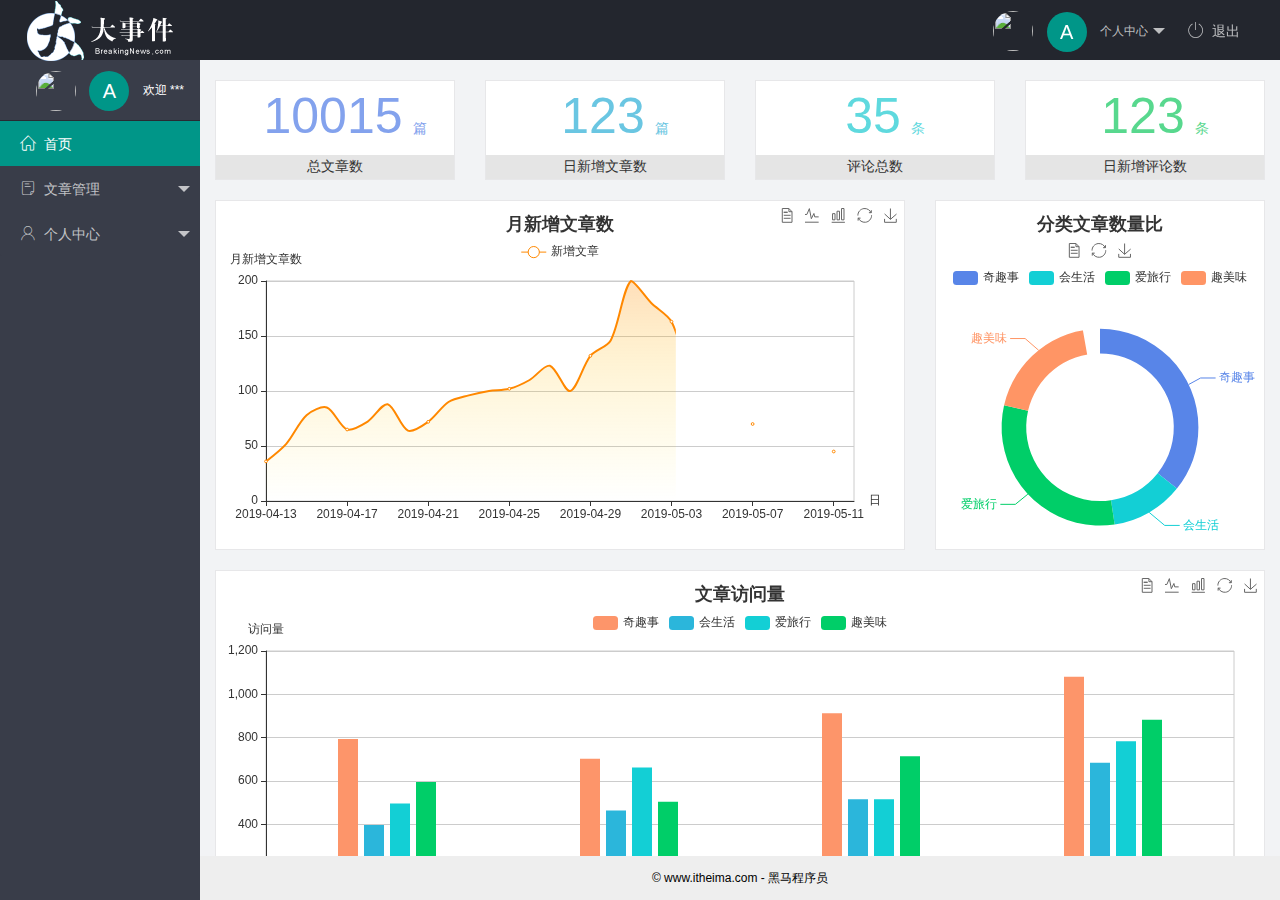
==== commit 6d937d40: "完成了主页功能的开发" ====
--- a/index.html
+++ b/index.html
@@ -1,11 +1,9 @@
 <!DOCTYPE html>
-<html lang="zh-CN">
+<html lang="en">
 
 <head>
-    <meta charset="UTF-8">
-    <meta name="viewport"
-        content="width=device-width, user-scalable=no, initial-scale=1.0, maximum-scale=1.0, minimum-scale=1.0">
-    <meta http-equiv="X-UA-Compatible" content="ie=edge">
+    <meta charset="UTF-8" />
+    <meta name="viewport" content="width=device-width, initial-scale=1.0" />
     <title>后台主页</title>
     <!-- 导入 layui 的样式表 -->
     <link rel="stylesheet" href="/assets/lib/layui/css/layui.css" />
@@ -30,13 +28,13 @@
                         个人中心
                     </a>
                     <dl class="layui-nav-child">
-                        <dd><a href="">基本资料</a></dd>
-                        <dd><a href="">更换头像</a></dd>
-                        <dd><a href="">重置密码</a></dd>
+                        <dd><a href="/user/user_info.html" target="fm">基本资料</a></dd>
+                        <dd><a href="/user/user_avatar.html" target="fm">更换头像</a></dd>
+                        <dd><a href="/user/user_pwd.html" target="fm">重置密码</a></dd>
                     </dl>
                 </li>
                 <li class="layui-nav-item">
-                    <a href=""><span class="iconfont icon-tuichu"></span>退出</a>
+                    <a href="javascript:;" id="btnLogout"><span class="iconfont icon-tuichu"></span>退出</a>
                 </li>
             </ul>
         </div>
@@ -57,7 +55,8 @@
                         <a class="" href="javascript:;"><span class="iconfont icon-16"></span>文章管理</a>
                         <dl class="layui-nav-child">
                             <dd>
-                                <a href="javascript:;"><i class="layui-icon layui-icon-app"></i>文章类别</a>
+                                <a href="/article/art_cate.html" target="fm"><i
+                                        class="layui-icon layui-icon-app"></i>文章类别</a>
                             </dd>
                             <dd>
                                 <a href="javascript:;"><i class="layui-icon layui-icon-app"></i>文章列表</a>
@@ -71,13 +70,16 @@
                         <a href="javascript:;"><span class="iconfont icon-user"></span>个人中心</a>
                         <dl class="layui-nav-child">
                             <dd>
-                                <a href="javascript:;"><i class="layui-icon layui-icon-app"></i>基本资料</a>
+                                <a href="/user/user_info.html" target="fm"><i
+                                        class="layui-icon layui-icon-app"></i>基本资料</a>
                             </dd>
                             <dd>
-                                <a href="javascript:;"><i class="layui-icon layui-icon-app"></i>更换头像</a>
+                                <a href="/user/user_avatar.html" target="fm"><i
+                                        class="layui-icon layui-icon-app"></i>更换头像</a>
                             </dd>
                             <dd>
-                                <a href="javascript:;"><i class="layui-icon layui-icon-app"></i>重置密码</a>
+                                <a href="/user/user_pwd.html" target="fm"><i
+                                        class="layui-icon layui-icon-app"></i>重置密码</a>
                             </dd>
                         </dl>
                     </li>
@@ -97,6 +99,12 @@
     </div>
     <!-- 导入 layui 的JS文件 -->
     <script src="/assets/lib/layui/layui.all.js"></script>
+    <!-- 导入 jQuery -->
+    <script src="/assets/lib/jquery.js"></script>
+    <!-- 导入自己封装的 baseAPI -->
+    <script src="/assets/js/baseAPI.js"></script>
+    <!-- 导入自己的 js 文件 -->
+    <script src="/js/index2.js"></script>
 </body>
 
 </html>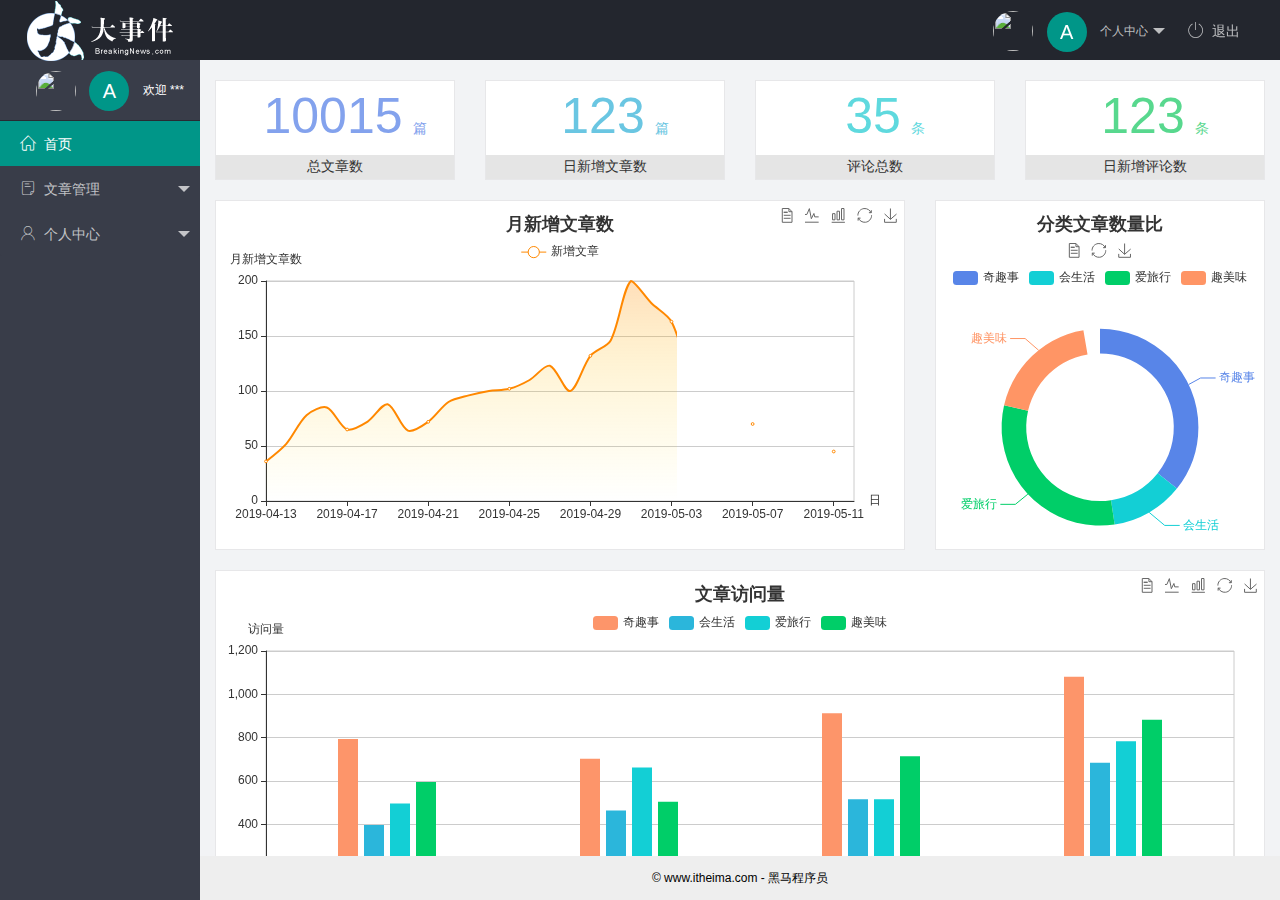
==== commit eba09dd8: "完成了个人中心的开发" ====
--- a/index.html
+++ b/index.html
@@ -67,19 +67,15 @@
                         </dl>
                     </li>
                     <li class="layui-nav-item">
-                        <a href="javascript:;"><span class="iconfont icon-user"></span>个人中心</a>
-                        <dl class="layui-nav-child">
+                        <a href="javascript:;"><span class="iconfont icon-user"></span>个人中心</a><dl class="layui-nav-child">
                             <dd>
-                                <a href="/user/user_info.html" target="fm"><i
-                                        class="layui-icon layui-icon-app"></i>基本资料</a>
+                                <a href="/user/user_info.html" target="fm"><i class="layui-icon layui-icon-app"></i>基本资料</a>
                             </dd>
                             <dd>
-                                <a href="/user/user_avatar.html" target="fm"><i
-                                        class="layui-icon layui-icon-app"></i>更换头像</a>
+                                <a href="/user/user_avatar.html" target="fm"><i class="layui-icon layui-icon-app"></i>更换头像</a>
                             </dd>
                             <dd>
-                                <a href="/user/user_pwd.html" target="fm"><i
-                                        class="layui-icon layui-icon-app"></i>重置密码</a>
+                                <a href="/user/user_pwd.html" target="fm"><i class="layui-icon layui-icon-app"></i>重置密码</a>
                             </dd>
                         </dl>
                     </li>
@@ -105,6 +101,7 @@
     <script src="/assets/js/baseAPI.js"></script>
     <!-- 导入自己的 js 文件 -->
     <script src="/js/index2.js"></script>
+    
 </body>
 
 </html>